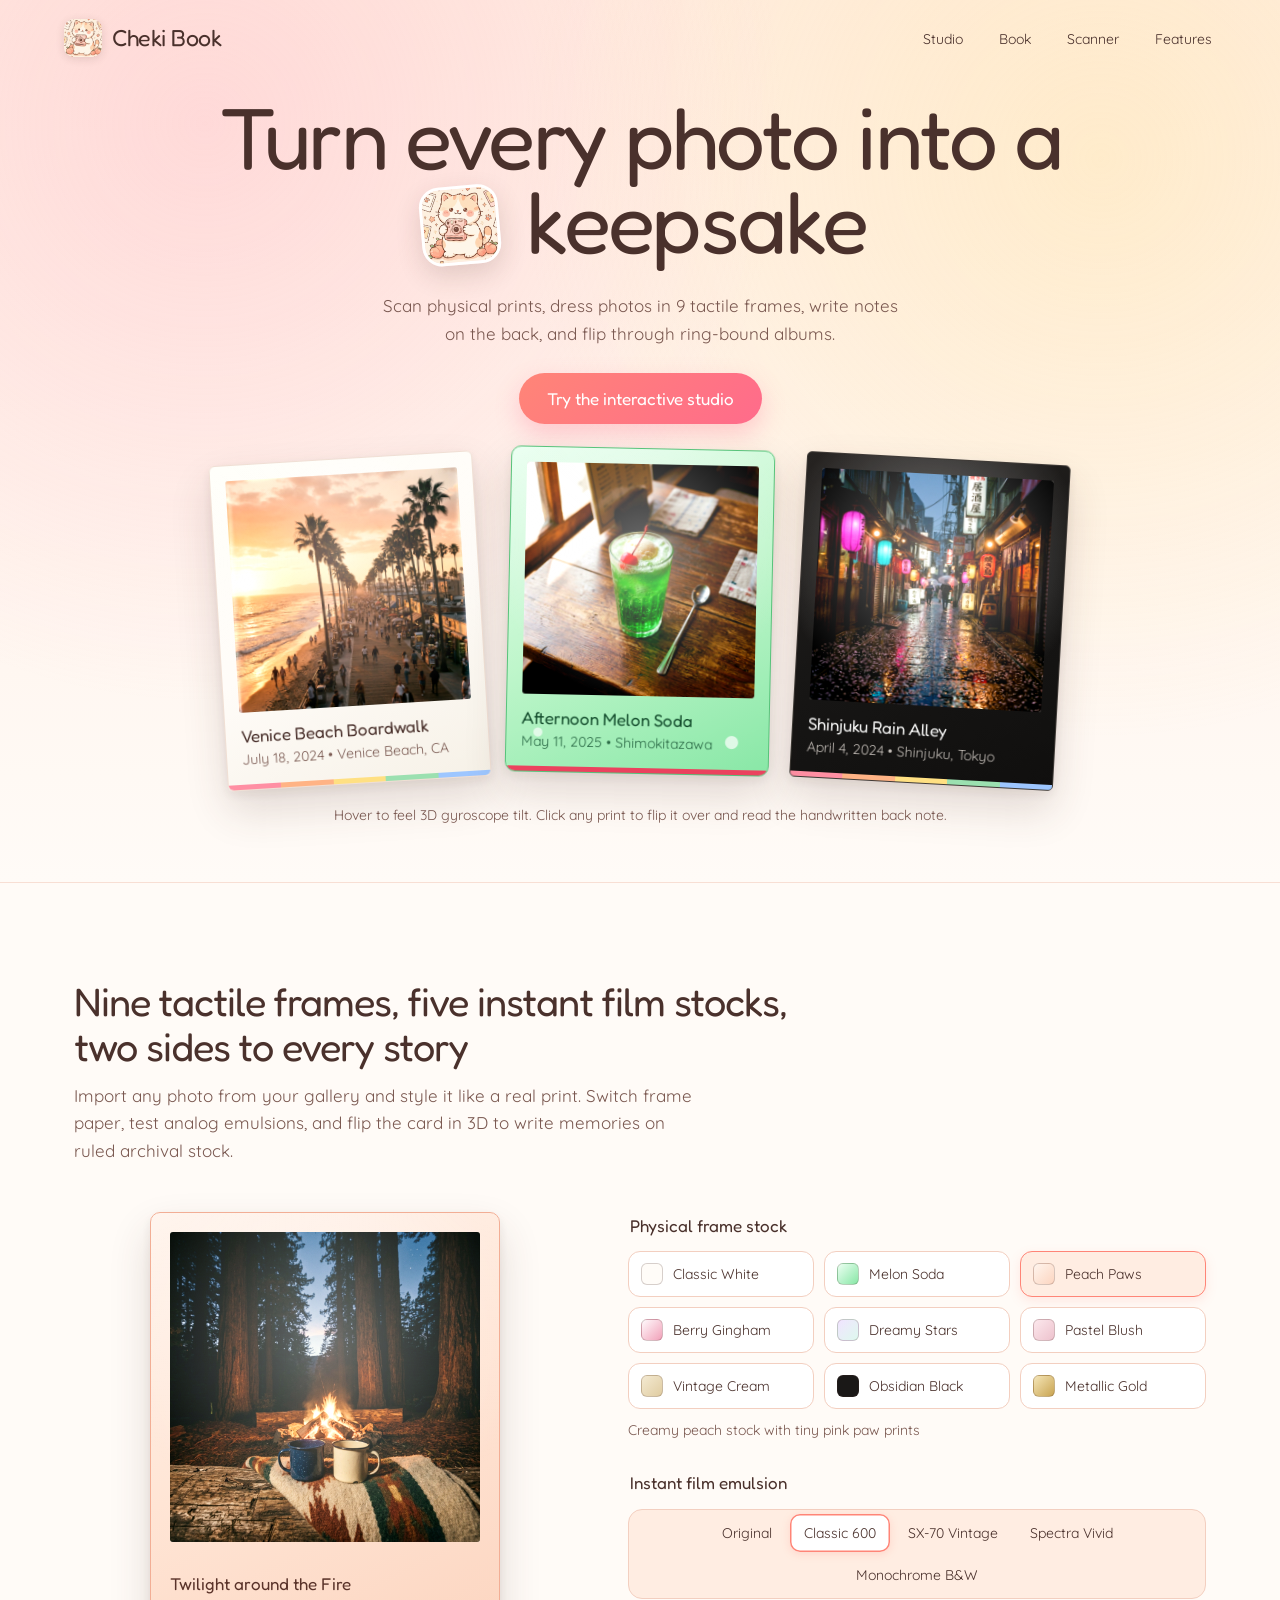
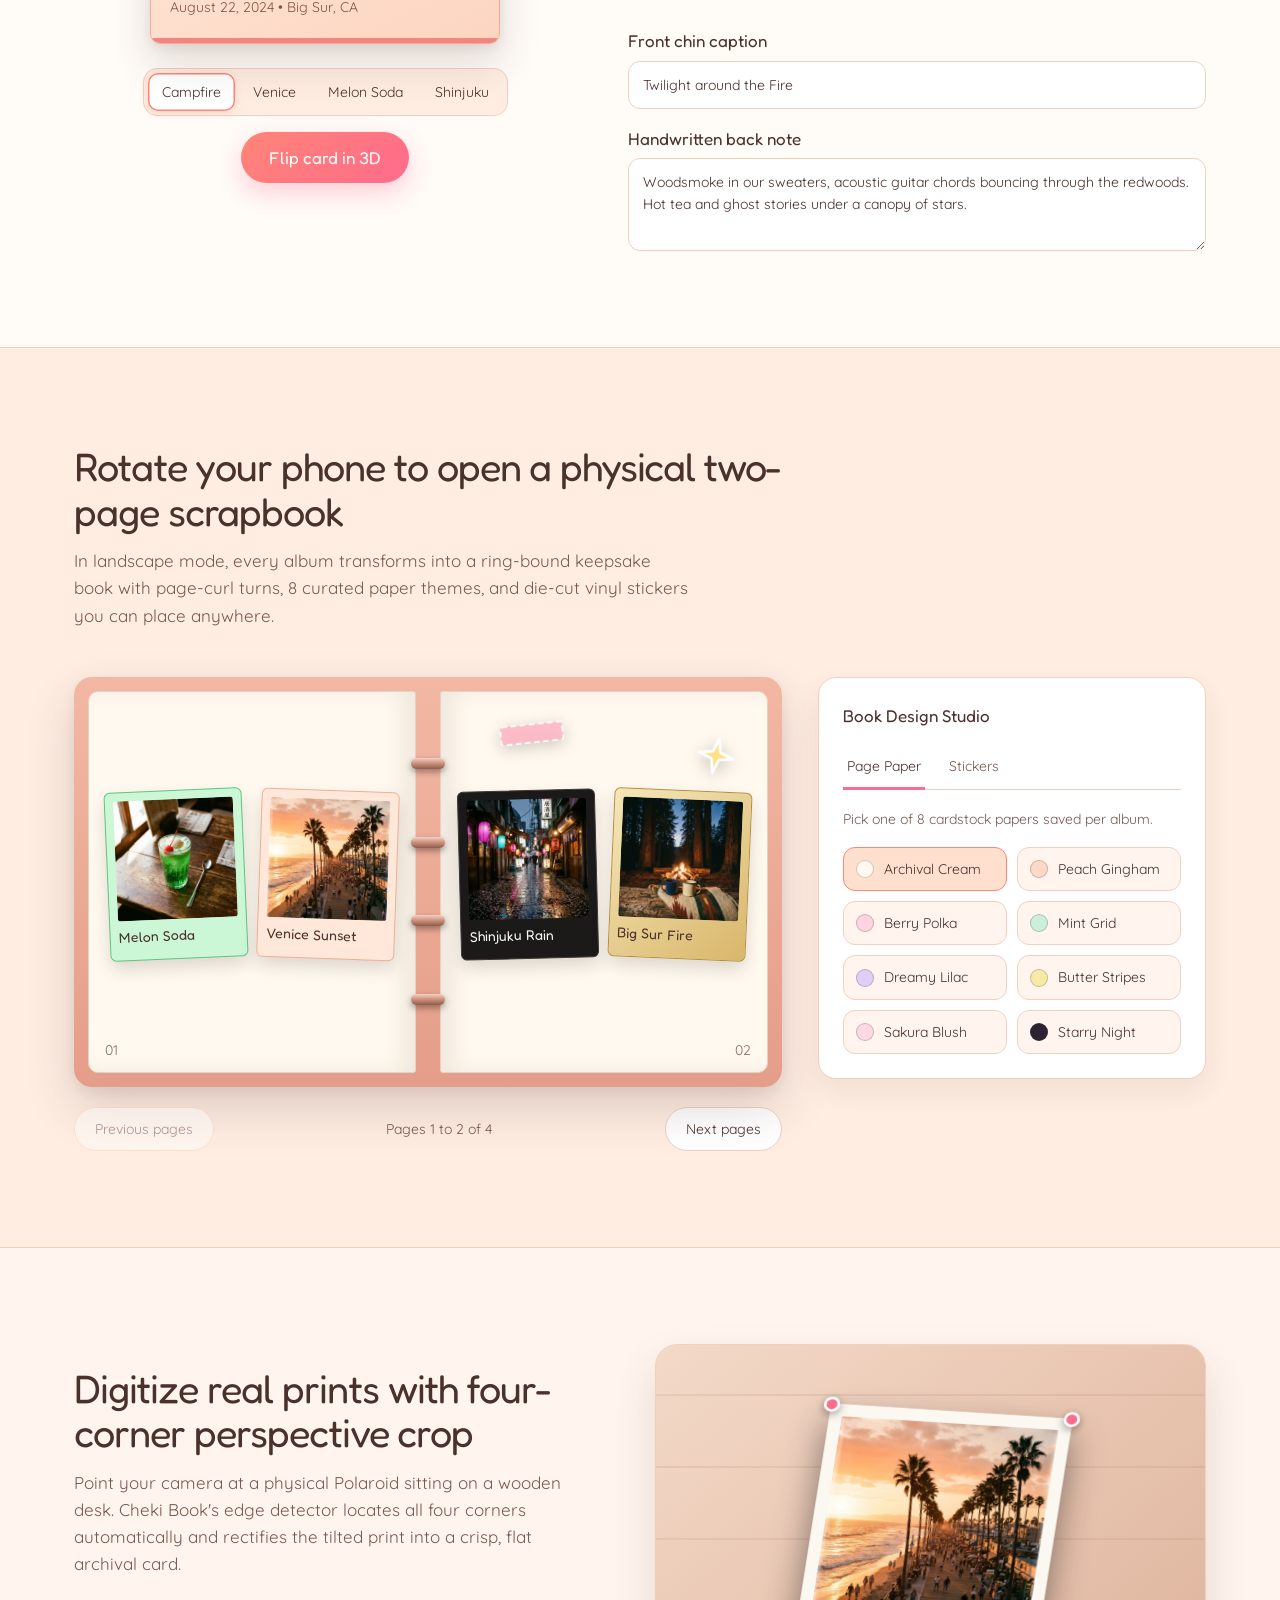
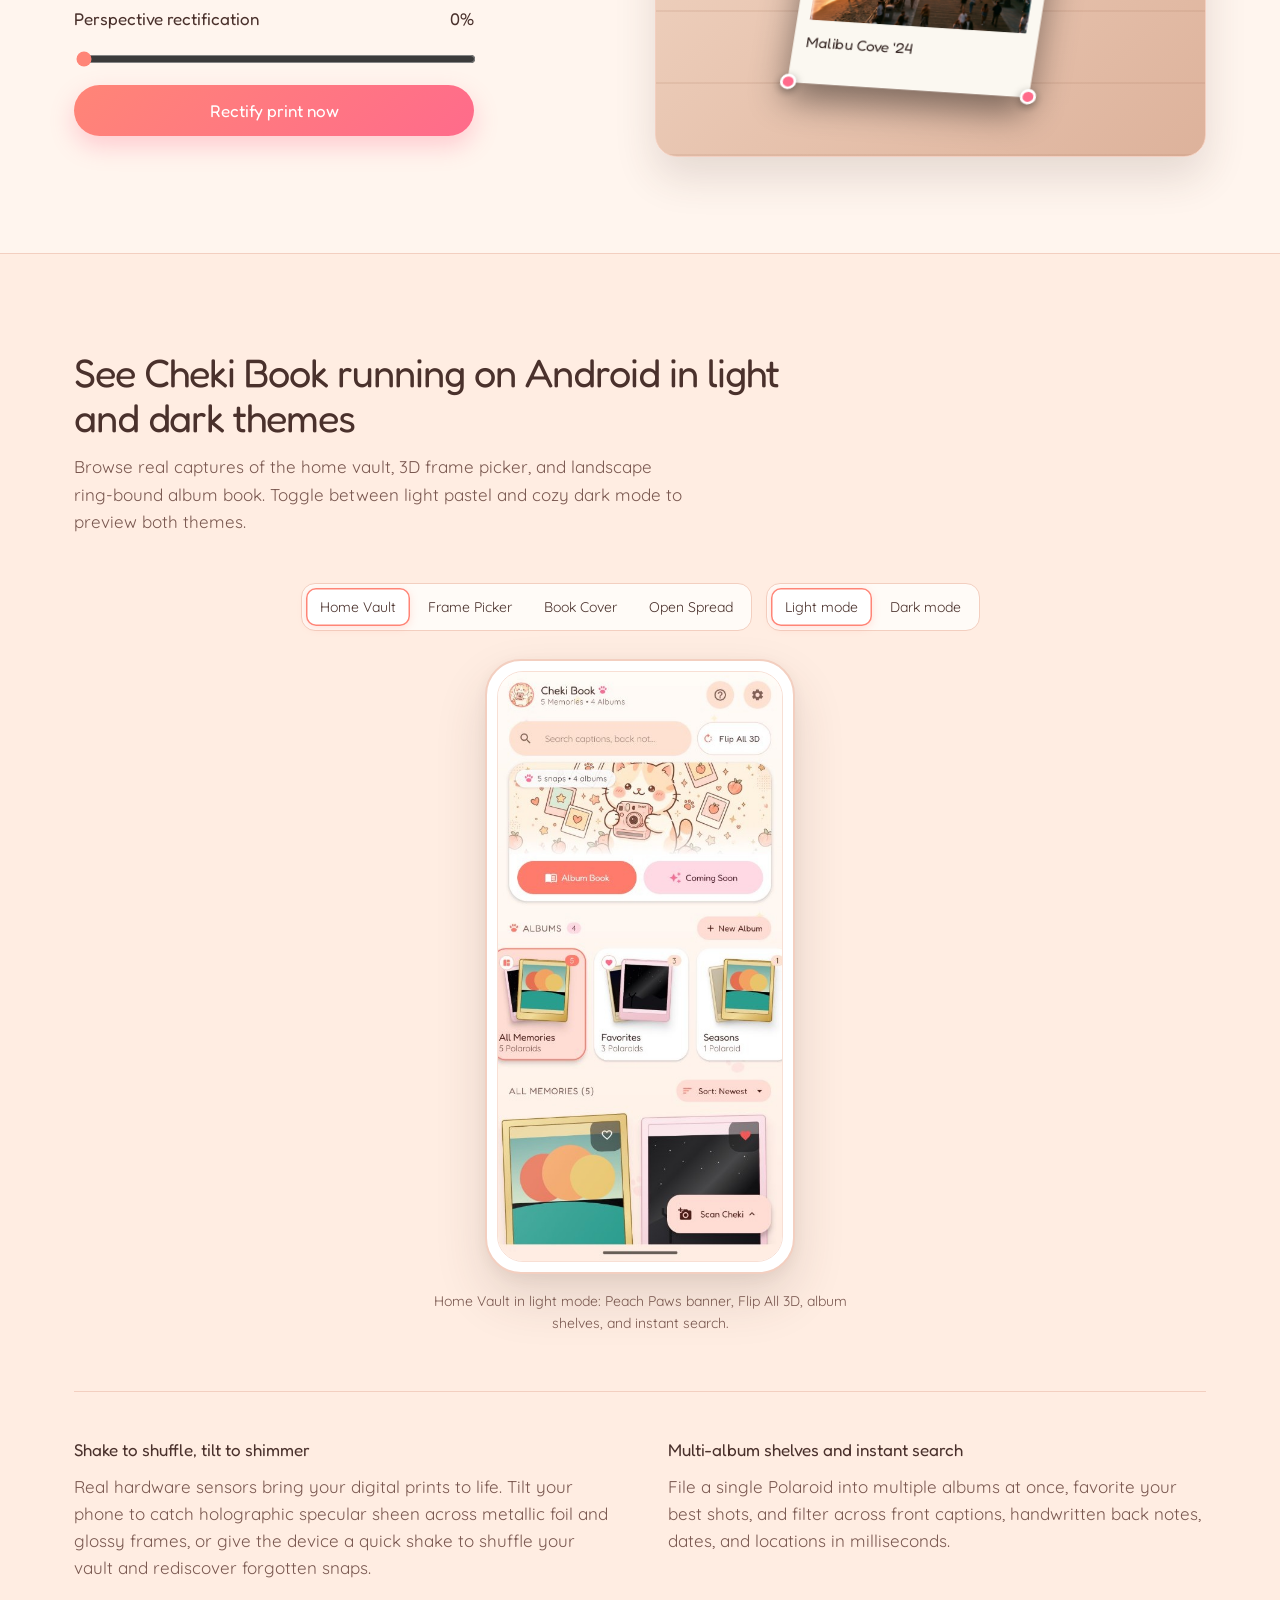
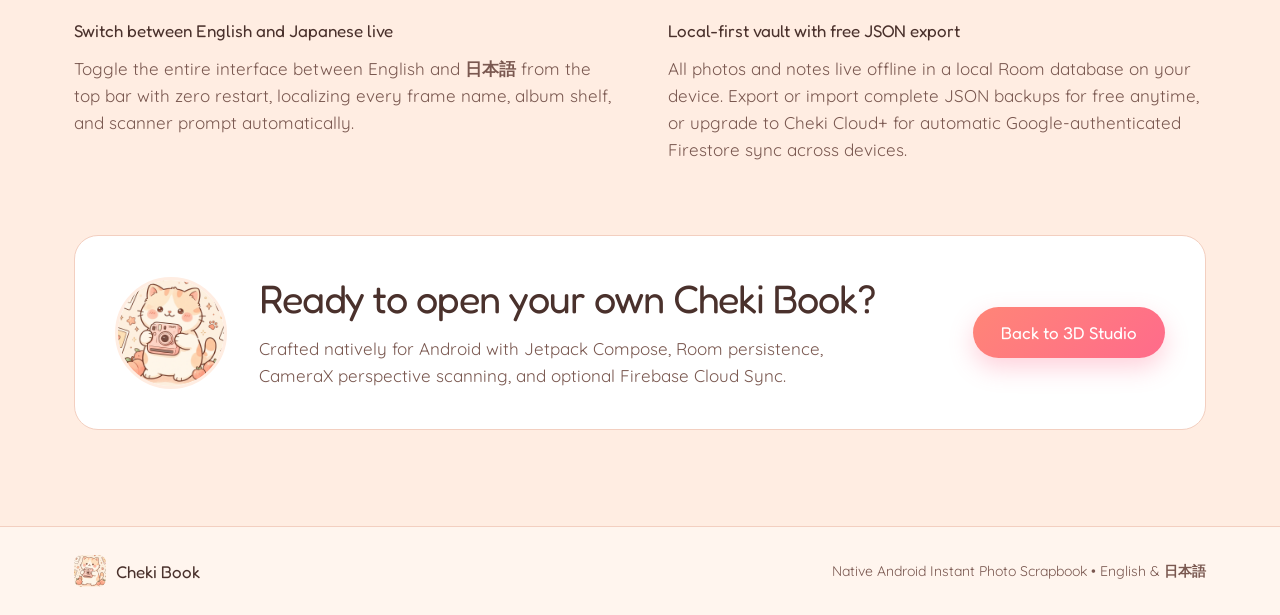
==== index.html @ a76a23bd "Add files via upload" ====
<!DOCTYPE html>
<html lang="en">
<head>
  <meta charset="utf-8">
  <meta name="viewport" content="width=device-width, initial-scale=1.0">
  <meta name="color-scheme" content="light only">
  <title>Cheki Book | Instant Photo Scrapbook &amp; 3D Polaroid Vault</title>
  <meta name="description" content="Turn your photos and physical instant prints into tactile 3D Polaroids with 9 frames, 5 film filters, handwritten back notes, and ring-bound landscape album books.">
  <link rel="icon" type="image/png" href="assets/mascot-camera.png">
  <link rel="preconnect" href="https://fonts.googleapis.com">
  <link rel="preconnect" href="https://fonts.gstatic.com" crossorigin>
  <link href="https://fonts.googleapis.com/css2?family=Fredoka:wght@500;600;700&family=Quicksand:wght@500;600;700&display=swap" rel="stylesheet">
  <link rel="stylesheet" href="styles.css">
</head>
<body>
  <a href="#main-content" class="skip-link visually-hidden">Skip to main content</a>

  <header class="site-header" id="site-header">
    <div class="header-inner">
      <a href="#top" class="brand-link" aria-label="Cheki Book home">
        <img src="assets/mascot-camera.png" alt="" width="40" height="40" class="brand-mark">
        <span class="brand-name">Cheki Book</span>
      </a>
      <nav aria-label="Primary" class="primary-nav">
        <ul>
          <li><a href="#studio">Studio</a></li>
          <li><a href="#album-book">Book</a></li>
          <li><a href="#scanner">Scanner</a></li>
          <li><a href="#everyday">Features</a></li>
        </ul>
      </nav>
    </div>
  </header>

  <main id="top">
    <!-- Hero: Centered monumental headline + wide interactive 3D Cheki workbench -->
    <section class="hero-section">
      <div class="hero-inner">
        <h1 id="main-content" tabindex="-1" class="hero-title">
          Turn every photo into a
          <span class="hero-inline-token" aria-hidden="true">
            <img src="assets/mascot-camera.png" alt="" width="84" height="84" fetchpriority="high">
          </span>
          keepsake
        </h1>
        <p class="hero-subtitle">
          Scan physical prints, dress photos in 9 tactile frames, write notes on the back, and flip through ring-bound albums.
        </p>
        <div class="hero-action">
          <a href="#studio" class="cta-primary">Try the interactive studio</a>
        </div>

        <!-- Wide interactive 3D Cheki Workbench above the fold -->
        <div class="hero-workbench" aria-label="Interactive 3D Polaroid previews">
          <div class="hero-cards-stage" id="hero-cards-stage">
            <!-- Card 1: Classic White -->
            <button type="button" class="cheki-3d-card frame-classic-white" data-hero-card aria-pressed="false" aria-label="Flip Venice Beach Boardwalk Polaroid to read back note">
              <span class="cheki-3d-inner">
                <span class="cheki-face cheki-front">
                  <span class="cheki-sheen" aria-hidden="true"></span>
                  <span class="cheki-photo-window">
                    <img src="assets/photo-venice.jpg" alt="Golden-hour Venice Beach boardwalk with palm silhouettes against a peach sunset" width="320" height="320" fetchpriority="high" class="filter-classic-600">
                  </span>
                  <span class="cheki-chin">
                    <span class="cheki-caption">Venice Beach Boardwalk</span>
                    <span class="cheki-meta">July 18, 2024 &bull; Venice Beach, CA</span>
                  </span>
                  <span class="rainbow-stripe" aria-hidden="true"></span>
                </span>
                <span class="cheki-face cheki-back">
                  <span class="cheki-back-header">
                    <span class="cheki-back-stamp">July 18, 2024</span>
                    <span class="cheki-back-album">Summer '24</span>
                  </span>
                  <span class="cheki-back-note">Warm salt air and roller skates. We stayed until the sun dipped into the Pacific. Sarah lost her sunglasses in the sand and we could not stop laughing.</span>
                  <span class="cheki-back-footer">Venice Beach, CA</span>
                </span>
              </span>
            </button>

            <!-- Card 2: Melon Soda (Center hero spotlight) -->
            <button type="button" class="cheki-3d-card frame-melon-soda is-featured" data-hero-card aria-pressed="false" aria-label="Flip Kissaten Melon Soda Polaroid to read back note">
              <span class="cheki-3d-inner">
                <span class="cheki-face cheki-front">
                  <span class="cheki-sheen" aria-hidden="true"></span>
                  <span class="cheki-photo-window">
                    <img src="assets/photo-cafe.jpg" alt="Fizzy emerald-green Japanese melon cream soda with ice cream and a cherry on a wooden table" width="320" height="320" fetchpriority="high" class="filter-spectra-vivid">
                  </span>
                  <span class="cheki-chin">
                    <span class="cheki-caption">Afternoon Melon Soda</span>
                    <span class="cheki-meta">May 11, 2025 &bull; Shimokitazawa</span>
                  </span>
                  <span class="cheki-frame-accent" aria-hidden="true"></span>
                </span>
                <span class="cheki-face cheki-back">
                  <span class="cheki-back-header">
                    <span class="cheki-back-stamp">May 11, 2025</span>
                    <span class="cheki-back-album">Tokyo Cafes</span>
                  </span>
                  <span class="cheki-back-note">Found a quiet second-floor kissaten playing vinyl jazz. The ice cream melted into fizzy emerald foam while afternoon light poured across the table.</span>
                  <span class="cheki-back-footer">Shimokitazawa, Tokyo</span>
                </span>
              </span>
            </button>

            <!-- Card 3: Obsidian Black -->
            <button type="button" class="cheki-3d-card frame-obsidian-black" data-hero-card aria-pressed="false" aria-label="Flip Shinjuku Rain Alley Polaroid to read back note">
              <span class="cheki-3d-inner">
                <span class="cheki-face cheki-front">
                  <span class="cheki-sheen" aria-hidden="true"></span>
                  <span class="cheki-photo-window">
                    <img src="assets/photo-tokyo.jpg" alt="Rainy twilight alleyway in Shinjuku with glowing magenta and cyan lantern reflections" width="320" height="320" fetchpriority="high" class="filter-spectra-vivid">
                  </span>
                  <span class="cheki-chin">
                    <span class="cheki-caption">Shinjuku Rain Alley</span>
                    <span class="cheki-meta">April 4, 2024 &bull; Shinjuku, Tokyo</span>
                  </span>
                  <span class="rainbow-stripe" aria-hidden="true"></span>
                </span>
                <span class="cheki-face cheki-back">
                  <span class="cheki-back-header">
                    <span class="cheki-back-stamp">April 4, 2024</span>
                    <span class="cheki-back-album">Wanderlust</span>
                  </span>
                  <span class="cheki-back-note">Steaming ramen broth after getting caught in a sudden downpour. Cherry blossoms and neon reflections in the puddles looked like cinema.</span>
                  <span class="cheki-back-footer">Shinjuku, Tokyo</span>
                </span>
              </span>
            </button>
          </div>
          <p class="workbench-hint">Hover to feel 3D gyroscope tilt. Click any print to flip it over and read the handwritten back note.</p>
        </div>
      </div>
    </section>

    <!-- Section 1: Interactive 3D Polaroid Studio (Melon-Soda Mint Color Block) -->
    <section class="studio-section" id="studio">
      <div class="section-shell">
        <div class="section-header-wide">
          <h2>Nine tactile frames, five instant film stocks, two sides to every story</h2>
          <p>
            Import any photo from your gallery and style it like a real print. Switch frame paper, test analog emulsions, and flip the card in 3D to write memories on ruled archival stock.
          </p>
        </div>

        <div class="studio-grid">
          <!-- Left: Live Interactive 3D Card Stage -->
          <div class="studio-stage">
            <div class="studio-card-wrapper">
              <button type="button" class="cheki-3d-card studio-card frame-peach-paws" id="studio-card" aria-pressed="false" aria-label="Flip live Polaroid preview between front photo and back note">
                <span class="cheki-3d-inner">
                  <span class="cheki-face cheki-front">
                    <span class="cheki-sheen" aria-hidden="true"></span>
                    <span class="cheki-photo-window">
                      <img id="studio-photo-img" src="assets/photo-campfire.jpg" alt="Cozy twilight campfire glowing amber under tall Big Sur redwood trees" width="420" height="420" loading="lazy" class="filter-classic-600">
                    </span>
                    <span class="cheki-chin">
                      <span class="cheki-caption" id="studio-caption-preview">Twilight around the Fire</span>
                      <span class="cheki-meta" id="studio-meta-preview">August 22, 2024 &bull; Big Sur, CA</span>
                    </span>
                    <span class="rainbow-stripe" aria-hidden="true"></span>
                    <span class="cheki-frame-accent" aria-hidden="true"></span>
                  </span>
                  <span class="cheki-face cheki-back">
                    <span class="cheki-back-header">
                      <span class="cheki-back-stamp" id="studio-back-date">August 22, 2024</span>
                      <span class="cheki-back-album">Roadtrips</span>
                    </span>
                    <span class="cheki-back-note" id="studio-note-preview">Woodsmoke in our sweaters, acoustic guitar chords bouncing through the redwoods. Hot tea and ghost stories under a canopy of stars.</span>
                    <span class="cheki-back-footer" id="studio-back-location">Big Sur, CA</span>
                  </span>
                </span>
              </button>
            </div>

            <div class="studio-stage-bar">
              <div class="segmented-control" role="group" aria-label="Choose photo subject">
                <input type="radio" name="studio-photo" id="photo-opt-campfire" value="campfire" checked>
                <label for="photo-opt-campfire">Campfire</label>
                <input type="radio" name="studio-photo" id="photo-opt-venice" value="venice">
                <label for="photo-opt-venice">Venice</label>
                <input type="radio" name="studio-photo" id="photo-opt-cafe" value="cafe">
                <label for="photo-opt-cafe">Melon Soda</label>
                <input type="radio" name="studio-photo" id="photo-opt-tokyo" value="tokyo">
                <label for="photo-opt-tokyo">Shinjuku</label>
              </div>
              <button type="button" class="cta-primary" id="studio-flip-btn">Flip card in 3D</button>
            </div>
          </div>

          <!-- Right: Tactile Controls (Frames, Filters, Live Caption & Back Note) -->
          <div class="studio-controls">
            <fieldset class="control-group">
              <legend>Physical frame stock</legend>
              <div class="frame-swatch-grid" id="frame-swatch-grid">
                <label class="swatch-option">
                  <input type="radio" name="frame-style" value="classic-white">
                  <span class="swatch-chip swatch-classic-white" aria-hidden="true"></span>
                  <span class="swatch-label">Classic White</span>
                </label>
                <label class="swatch-option">
                  <input type="radio" name="frame-style" value="melon-soda">
                  <span class="swatch-chip swatch-melon-soda" aria-hidden="true"></span>
                  <span class="swatch-label">Melon Soda</span>
                </label>
                <label class="swatch-option">
                  <input type="radio" name="frame-style" value="peach-paws" checked>
                  <span class="swatch-chip swatch-peach-paws" aria-hidden="true"></span>
                  <span class="swatch-label">Peach Paws</span>
                </label>
                <label class="swatch-option">
                  <input type="radio" name="frame-style" value="berry-gingham">
                  <span class="swatch-chip swatch-berry-gingham" aria-hidden="true"></span>
                  <span class="swatch-label">Berry Gingham</span>
                </label>
                <label class="swatch-option">
                  <input type="radio" name="frame-style" value="dreamy-stars">
                  <span class="swatch-chip swatch-dreamy-stars" aria-hidden="true"></span>
                  <span class="swatch-label">Dreamy Stars</span>
                </label>
                <label class="swatch-option">
                  <input type="radio" name="frame-style" value="pastel-blush">
                  <span class="swatch-chip swatch-pastel-blush" aria-hidden="true"></span>
                  <span class="swatch-label">Pastel Blush</span>
                </label>
                <label class="swatch-option">
                  <input type="radio" name="frame-style" value="vintage-cream">
                  <span class="swatch-chip swatch-vintage-cream" aria-hidden="true"></span>
                  <span class="swatch-label">Vintage Cream</span>
                </label>
                <label class="swatch-option">
                  <input type="radio" name="frame-style" value="obsidian-black">
                  <span class="swatch-chip swatch-obsidian-black" aria-hidden="true"></span>
                  <span class="swatch-label">Obsidian Black</span>
                </label>
                <label class="swatch-option">
                  <input type="radio" name="frame-style" value="metallic-gold">
                  <span class="swatch-chip swatch-metallic-gold" aria-hidden="true"></span>
                  <span class="swatch-label">Metallic Gold</span>
                </label>
              </div>
              <p class="control-tagline" id="frame-tagline">Creamy peach stock with tiny pink paw prints</p>
            </fieldset>

            <fieldset class="control-group">
              <legend>Instant film emulsion</legend>
              <div class="segmented-control segmented-wrap" id="filter-control">
                <input type="radio" name="film-filter" id="filter-original" value="original">
                <label for="filter-original">Original</label>
                <input type="radio" name="film-filter" id="filter-classic-600" value="classic-600" checked>
                <label for="filter-classic-600">Classic 600</label>
                <input type="radio" name="film-filter" id="filter-sx70" value="sx70-vintage">
                <label for="filter-sx70">SX-70 Vintage</label>
                <input type="radio" name="film-filter" id="filter-spectra" value="spectra-vivid">
                <label for="filter-spectra">Spectra Vivid</label>
                <input type="radio" name="film-filter" id="filter-mono" value="monochrome-bw">
                <label for="filter-mono">Monochrome B&amp;W</label>
              </div>
            </fieldset>

            <div class="control-group note-inputs">
              <div class="field-pair">
                <label for="caption-input">Front chin caption</label>
                <input type="text" id="caption-input" maxlength="44" value="Twilight around the Fire">
              </div>
              <div class="field-pair">
                <label for="note-input">Handwritten back note</label>
                <textarea id="note-input" rows="3" maxlength="200">Woodsmoke in our sweaters, acoustic guitar chords bouncing through the redwoods. Hot tea and ghost stories under a canopy of stars.</textarea>
              </div>
            </div>
          </div>
        </div>
      </div>
    </section>

    <!-- Section 2: Interactive Landscape Album Book (Starry Night Velvet Stage) -->
    <section class="book-section" id="album-book">
      <div class="section-shell">
        <div class="section-header-wide book-header">
          <h2>Rotate your phone to open a physical two-page scrapbook</h2>
          <p>
            In landscape mode, every album transforms into a ring-bound keepsake book with page-curl turns, 8 curated paper themes, and die-cut vinyl stickers you can place anywhere.
          </p>
        </div>

        <div class="book-workspace">
          <!-- Open Ring-Bound Book Spread -->
          <div class="book-stage-wrap">
            <div class="album-book-frame theme-cream-classic" id="album-book-frame">
              <!-- Left Page -->
              <div class="book-page book-page-left" id="book-page-left">
                <div class="book-pocket-grid" id="left-page-slots"></div>
                <span class="book-page-num" id="left-page-num">01</span>
              </div>

              <!-- Center Ring Binding -->
              <div class="book-spine" aria-hidden="true">
                <span class="binder-ring"></span>
                <span class="binder-ring"></span>
                <span class="binder-ring"></span>
                <span class="binder-ring"></span>
              </div>

              <!-- Right Page -->
              <div class="book-page book-page-right" id="book-page-right">
                <div class="book-pocket-grid" id="right-page-slots"></div>
                <div class="book-sticker-layer" id="book-sticker-layer" aria-label="Decorated stickers on right page"></div>
                <span class="book-page-num" id="right-page-num">02</span>
              </div>
            </div>

            <div class="book-nav-bar">
              <button type="button" class="book-turn-btn" id="prev-spread-btn" aria-label="Previous spread">Previous pages</button>
              <span class="book-spread-label" id="book-spread-label">Pages 1 to 2 of 4</span>
              <button type="button" class="book-turn-btn" id="next-spread-btn" aria-label="Next spread">Next pages</button>
            </div>
          </div>

          <!-- Book Design Studio Panel using accessible Tabs pattern -->
          <aside class="design-studio-panel" aria-label="Book Design Studio">
            <h3>Book Design Studio</h3>
            <div class="studio-tabs">
              <div class="tablist" role="tablist" aria-label="Book design options">
                <button type="button" role="tab" id="tab-papers" aria-selected="true" tabindex="0">Page Paper</button>
                <button type="button" role="tab" id="tab-stickers" aria-selected="false" tabindex="-1">Stickers</button>
              </div>

              <div role="tabpanel" id="panel-papers" aria-labelledby="tab-papers">
                <div class="tabpanel-inner">
                  <p class="panel-intro">Pick one of 8 cardstock papers saved per album.</p>
                  <div class="paper-theme-grid" id="paper-theme-grid">
                    <label class="paper-choice">
                      <input type="radio" name="book-theme" value="cream-classic" checked>
                      <span class="paper-dot dot-cream" aria-hidden="true"></span>
                      <span>Archival Cream</span>
                    </label>
                    <label class="paper-choice">
                      <input type="radio" name="book-theme" value="peach-gingham">
                      <span class="paper-dot dot-peach" aria-hidden="true"></span>
                      <span>Peach Gingham</span>
                    </label>
                    <label class="paper-choice">
                      <input type="radio" name="book-theme" value="strawberry-dots">
                      <span class="paper-dot dot-berry" aria-hidden="true"></span>
                      <span>Berry Polka</span>
                    </label>
                    <label class="paper-choice">
                      <input type="radio" name="book-theme" value="mint-grid">
                      <span class="paper-dot dot-mint" aria-hidden="true"></span>
                      <span>Mint Grid</span>
                    </label>
                    <label class="paper-choice">
                      <input type="radio" name="book-theme" value="lavender-stars">
                      <span class="paper-dot dot-lilac" aria-hidden="true"></span>
                      <span>Dreamy Lilac</span>
                    </label>
                    <label class="paper-choice">
                      <input type="radio" name="book-theme" value="butter-stripes">
                      <span class="paper-dot dot-butter" aria-hidden="true"></span>
                      <span>Butter Stripes</span>
                    </label>
                    <label class="paper-choice">
                      <input type="radio" name="book-theme" value="sakura-petals">
                      <span class="paper-dot dot-sakura" aria-hidden="true"></span>
                      <span>Sakura Blush</span>
                    </label>
                    <label class="paper-choice">
                      <input type="radio" name="book-theme" value="midnight-velvet">
                      <span class="paper-dot dot-night" aria-hidden="true"></span>
                      <span>Starry Night</span>
                    </label>
                  </div>
                </div>
              </div>

              <div role="tabpanel" id="panel-stickers" aria-labelledby="tab-stickers" hidden="until-found">
                <div class="tabpanel-inner">
                  <p class="panel-intro">Tap a vinyl sticker to place it on the right page, then drag it anywhere.</p>
                  <div class="sticker-picker-grid" id="sticker-picker-grid">
                    <button type="button" class="sticker-btn" data-sticker="paw">Peach Paw</button>
                    <button type="button" class="sticker-btn" data-sticker="strawberry">Berry</button>
                    <button type="button" class="sticker-btn" data-sticker="sparkles">Sparkles</button>
                    <button type="button" class="sticker-btn" data-sticker="bow">Pink Bow</button>
                    <button type="button" class="sticker-btn" data-sticker="sakura">Sakura</button>
                    <button type="button" class="sticker-btn" data-sticker="heart">Heart</button>
                    <button type="button" class="sticker-btn" data-sticker="melon">Melon Soda</button>
                    <button type="button" class="sticker-btn" data-sticker="washi">Washi Tape</button>
                  </div>
                  <button type="button" class="clear-stickers-btn" id="clear-stickers-btn">Clear stickers</button>
                </div>
              </div>
            </div>
          </aside>
        </div>
      </div>
    </section>

    <!-- Section 3: 4-Corner Perspective Scanner Demo (Warm Peach Surface) -->
    <section class="scanner-section" id="scanner">
      <div class="section-shell scanner-layout">
        <div class="scanner-copy">
          <h2>Digitize real prints with four-corner perspective crop</h2>
          <p>
            Point your camera at a physical Polaroid sitting on a wooden desk. Cheki Book's edge detector locates all four corners automatically and rectifies the tilted print into a crisp, flat archival card.
          </p>
          <div class="scanner-control-block">
            <label for="rectify-slider" class="slider-label">
              <span>Perspective rectification</span>
              <span id="rectify-percent" class="tabular-num">0%</span>
            </label>
            <input type="range" id="rectify-slider" min="0" max="100" value="0">
            <button type="button" class="cta-primary" id="auto-rectify-btn">Rectify print now</button>
          </div>
        </div>

        <div class="scanner-visual" id="scanner-visual" aria-label="Interactive perspective rectification demonstration">
          <div class="desk-surface">
            <div class="scanned-polaroid" id="scanned-polaroid">
              <div class="scanned-photo">
                <img src="assets/photo-venice.jpg" alt="Physical Polaroid print of Venice Beach sunset being straightened" width="320" height="320" loading="lazy">
              </div>
              <span class="scanned-caption">Malibu Cove '24</span>
              <!-- 4 corner detection pins -->
              <span class="corner-pin pin-tl" aria-hidden="true"></span>
              <span class="corner-pin pin-tr" aria-hidden="true"></span>
              <span class="corner-pin pin-bl" aria-hidden="true"></span>
              <span class="corner-pin pin-br" aria-hidden="true"></span>
            </div>
          </div>
        </div>
      </div>
    </section>

    <!-- Section 4: Everyday Vault Capabilities (Crisp Gallery Light) -->
    <section class="features-section" id="everyday">
      <div class="section-shell">
        <div class="section-header-wide">
          <h2>See Cheki Book running on Android in light and dark themes</h2>
          <p>
            Browse real captures of the home vault, 3D frame picker, and landscape ring-bound album book. Toggle between light pastel and cozy dark mode to preview both themes.
          </p>
        </div>

        <div class="real-gallery-showcase" id="app-gallery">
          <div class="gallery-toolbar">
            <div class="segmented-control" role="group" aria-label="Choose app screen">
              <input type="radio" name="app-screen" id="scr-home" value="home" checked>
              <label for="scr-home">Home Vault</label>
              <input type="radio" name="app-screen" id="scr-detail" value="detail">
              <label for="scr-detail">Frame Picker</label>
              <input type="radio" name="app-screen" id="scr-cover" value="cover">
              <label for="scr-cover">Book Cover</label>
              <input type="radio" name="app-screen" id="scr-spread" value="spread">
              <label for="scr-spread">Open Spread</label>
            </div>

            <div class="segmented-control" role="group" aria-label="Choose app theme">
              <input type="radio" name="app-theme" id="theme-light" value="light" checked>
              <label for="theme-light">Light mode</label>
              <input type="radio" name="app-theme" id="theme-dark" value="dark">
              <label for="theme-dark">Dark mode</label>
            </div>
          </div>

          <figure class="gallery-stage">
            <div class="device-frame is-portrait" id="gallery-device-frame">
              <img id="gallery-active-img" src="assets/screen-home-light.jpg" alt="Cheki Book Android Home Vault in Light mode showing the Peach Paws banner, search bar, Flip All 3D button, Albums shelf, and Polaroid gallery grid" width="440" height="952" loading="lazy">
            </div>
            <figcaption id="gallery-active-caption">Home Vault in light mode: Peach Paws banner, Flip All 3D, album shelves, and instant search.</figcaption>
          </figure>
        </div>

        <div class="features-editorial-grid">
          <article class="feature-block">
            <h3>Shake to shuffle, tilt to shimmer</h3>
            <p>
              Real hardware sensors bring your digital prints to life. Tilt your phone to catch holographic specular sheen across metallic foil and glossy frames, or give the device a quick shake to shuffle your vault and rediscover forgotten snaps.
            </p>
          </article>

          <article class="feature-block">
            <h3>Multi-album shelves and instant search</h3>
            <p>
              File a single Polaroid into multiple albums at once, favorite your best shots, and filter across front captions, handwritten back notes, dates, and locations in milliseconds.
            </p>
          </article>

          <article class="feature-block">
            <h3>Switch between English and Japanese live</h3>
            <p>
              Toggle the entire interface between English and <span lang="ja">日本語</span> from the top bar with zero restart, localizing every frame name, album shelf, and scanner prompt automatically.
            </p>
          </article>

          <article class="feature-block">
            <h3>Local-first vault with free JSON export</h3>
            <p>
              All photos and notes live offline in a local Room database on your device. Export or import complete JSON backups for free anytime, or upgrade to Cheki Cloud+ for automatic Google-authenticated Firestore sync across devices.
            </p>
          </article>
        </div>

        <!-- Closing Mascot Band -->
        <div class="closing-band">
          <img src="assets/mascot-camera.png" alt="Cheki Book cat mascot holding a pink instant camera" width="140" height="140" loading="lazy" class="closing-mascot">
          <div class="closing-copy">
            <h2>Ready to open your own Cheki Book?</h2>
            <p>
              Crafted natively for Android with Jetpack Compose, Room persistence, CameraX perspective scanning, and optional Firebase Cloud Sync.
            </p>
          </div>
          <a href="#studio" class="cta-primary">Back to 3D Studio</a>
        </div>
      </div>
    </section>
  </main>

  <footer class="site-footer">
    <div class="footer-inner">
      <div class="footer-brand">
        <img src="assets/mascot-camera.png" alt="" width="32" height="32" loading="lazy">
        <span>Cheki Book</span>
      </div>
      <p class="footer-note">Native Android Instant Photo Scrapbook &bull; English &amp; <span lang="ja">日本語</span></p>
    </div>
  </footer>

  <div id="live-status" class="visually-hidden" aria-live="polite" aria-atomic="true"></div>

  <script src="app.js" defer></script>
</body>
</html>
---- styles.css ----
@font-face {
  font-family: "Fredoka";
  src: url("assets/fredoka.ttf") format("truetype");
  font-weight: 400 700;
  font-display: swap;
}

@font-face {
  font-family: "Quicksand";
  src: url("assets/quicksand.ttf") format("truetype");
  font-weight: 400 700;
  font-display: swap;
}

:root {
  /* Exact Peach Paws Kawaii Pastel Palette from Cheki Book's Color.kt */
  --bg-canvas: #FFF5EE;            /* VaultDarkBg: Soft Peach-Milk Canvas */
  --surface: #FFFFFF;              /* VaultSurface: Pure Warm Cream Card */
  --surface-cream: #FFFBF7;        /* PeachCreamGlow */
  --surface-peach: #FFEDE2;        /* VaultSurfaceElevated: Blush Peach Surface */
  --surface-highlight: #FFDFCE;    /* VaultSurfaceHighlight: Strawberry-Peach Pill */

  --text-primary: #4A312C;         /* VaultTextPrimary: Warm Cocoa Espresso */
  --text-muted: #7A5850;           /* Milk-Tea Brown (AA contrast on Peach-Milk) */

  --accent: #FF8577;               /* VaultAmber: Juicy Peach Coral */
  --accent-pink: #FF6B8B;          /* VaultAmberBright: Strawberry Blush Pop */
  --accent-hover: #E56B5E;         /* VaultAmberMuted: Warm Apricot */
  --accent-tint: rgba(255, 133, 119, 0.16);
  --border-subtle: #F3CFC0;        /* VaultBorder: Gentle Dusty Peach Border */
  --border-soft: #F8DFD4;          /* outlineVariant */

  /* 2 font families max */
  --font-display: "Fredoka", system-ui, -apple-system, sans-serif;
  --font-body: "Quicksand", system-ui, -apple-system, sans-serif;

  /* Strict 3-size body scale below hero */
  --text-heading: clamp(1.75rem, 3.1vw, 2.55rem);
  --text-body: 1.0625rem;
  --text-sm: 0.875rem;

  /* Header height & easing */
  --header-h: 76px;
  --ease-out: cubic-bezier(0.22, 1, 0.36, 1);
}

*,
*::before,
*::after {
  box-sizing: border-box;
}

html {
  color-scheme: light only;
  background-color: var(--bg-canvas);
  scroll-behavior: smooth;
  scroll-padding-top: calc(var(--header-h) + 16px);
}

body {
  margin: 0;
  font-family: var(--font-body);
  font-size: var(--text-body);
  font-weight: 600;
  line-height: 1.6;
  color: var(--text-primary);
  background-color: var(--bg-canvas);
  -webkit-font-smoothing: antialiased;
  overflow-x: clip;
}

img {
  display: block;
  max-width: 100%;
  height: auto;
}

button,
input,
textarea {
  font: inherit;
  color: inherit;
}

.tabular-num {
  font-variant-numeric: tabular-nums;
}

/* Visually hidden utility (accessible skip link & live region) */
.visually-hidden:where(:not(:focus-within, :active)) {
  position: absolute !important;
  clip-path: inset(50%) !important;
  overflow: hidden !important;
  width: 1px !important;
  height: 1px !important;
  margin: -1px !important;
  padding: 0 !important;
  border: 0 !important;
  white-space: nowrap !important;
}

.skip-link:focus {
  position: fixed;
  top: 12px;
  left: 12px;
  z-index: 200;
  padding: 10px 18px;
  border-radius: 999px;
  background: var(--text-primary);
  color: var(--surface);
  font-weight: 700;
  text-decoration: none;
}

:where(a:any-link, button, input, textarea):focus-visible {
  outline: 3px solid var(--accent);
  outline-offset: 3px;
}

/* ============================================================
   Fixed Header with Scroll-Driven Separation & Shrink
   ============================================================ */
.site-header {
  position: fixed;
  top: 0;
  left: 0;
  right: 0;
  height: var(--header-h);
  z-index: 100;
  background-color: rgba(255, 245, 238, 0);
  border-bottom: 1px solid transparent;
  transition: background-color 200ms var(--ease-out), border-color 200ms var(--ease-out), box-shadow 200ms var(--ease-out), height 200ms var(--ease-out);
}

.site-header.is-scrolled {
  height: 64px;
  background-color: rgba(255, 245, 238, 0.94);
  backdrop-filter: blur(12px);
  border-bottom-color: var(--border-subtle);
  box-shadow: 0 6px 24px rgba(74, 49, 44, 0.07);
}

@media (prefers-reduced-motion: no-preference) {
  @supports ((animation-timeline: scroll()) and (animation-range: 0% 100%)) {
    @keyframes header-scroll-settle {
      to {
        height: 64px;
        background-color: rgba(255, 245, 238, 0.94);
        border-bottom-color: var(--border-subtle);
        box-shadow: 0 6px 24px rgba(74, 49, 44, 0.07);
      }
    }

    .site-header {
      animation: header-scroll-settle auto linear both;
      animation-timeline: scroll(block root);
      animation-range: 0px 120px;
    }
  }
}

.header-inner {
  max-width: 1200px;
  height: 100%;
  margin: 0 auto;
  padding: 0 24px;
  display: flex;
  align-items: center;
  justify-content: space-between;
  gap: 24px;
}

.brand-link {
  display: inline-flex;
  align-items: center;
  gap: 10px;
  text-decoration: none;
  color: var(--text-primary);
  flex-shrink: 0;
}

.brand-mark {
  width: 38px;
  height: 38px;
  border-radius: 10px;
  object-fit: cover;
  box-shadow: 0 2px 8px rgba(74, 49, 44, 0.14);
}

.brand-name {
  font-family: var(--font-display);
  font-size: 1.45rem;
  font-weight: 700;
  letter-spacing: -0.02em;
}

.primary-nav ul {
  margin: 0;
  padding: 0;
  list-style: none;
  display: flex;
  align-items: center;
  gap: 28px;
}

.primary-nav a {
  text-decoration: none;
  color: var(--text-primary);
  font-size: var(--text-sm);
  font-weight: 700;
  padding: 8px 4px;
  position: relative;
  transition: color 180ms var(--ease-out);
}

.primary-nav a:hover {
  color: var(--accent);
}

/* ============================================================
   Hero Section (Bleeds to y = 0, Monumental Centered Headline + Wide Stage)
   ============================================================ */
.hero-section {
  position: relative;
  padding: calc(var(--header-h) + 20px) 24px 56px;
  background:
    radial-gradient(circle at 16% 14%, rgba(255, 183, 197, 0.38), transparent 44%),
    radial-gradient(circle at 86% 18%, rgba(255, 229, 157, 0.36), transparent 44%),
    linear-gradient(180deg, #FFEDE2 0%, #FFF5EE 64%, #FFFBF7 100%);
}

.hero-inner {
  max-width: 1160px;
  margin: 0 auto;
  text-align: center;
}

.hero-title {
  margin: 0 auto;
  max-width: 18ch;
  font-family: var(--font-display);
  font-size: clamp(3rem, 6.8vw, 5.75rem);
  font-weight: 700;
  line-height: 0.96;
  letter-spacing: -0.03em;
  color: var(--text-primary);
}

.hero-inline-token {
  display: inline-flex;
  vertical-align: middle;
  margin: 0 0.08em;
  transform: rotate(-5deg) translateY(-0.06em);
  transition: transform 220ms var(--ease-out);
}

.hero-inline-token img {
  width: clamp(50px, 6.2vw, 82px);
  height: clamp(50px, 6.2vw, 82px);
  border-radius: 20px;
  border: 3px solid var(--surface);
  box-shadow: 0 10px 26px rgba(74, 49, 44, 0.16);
}

.hero-title:hover .hero-inline-token {
  transform: rotate(4deg) translateY(-0.1em) scale(1.05);
}

.hero-subtitle {
  margin: 22px auto 0;
  max-width: 52ch;
  font-size: var(--text-body);
  color: var(--text-muted);
}

.hero-action {
  margin-top: 26px;
}

.cta-primary {
  display: inline-flex;
  align-items: center;
  justify-content: center;
  min-height: 48px;
  padding: 12px 28px;
  border: 0;
  border-radius: 999px;
  background: linear-gradient(135deg, #FF8577 0%, #FF6B8B 100%);
  color: var(--surface);
  font-family: var(--font-display);
  font-size: var(--text-body);
  font-weight: 600;
  text-decoration: none;
  cursor: pointer;
  box-shadow: 0 10px 24px rgba(255, 107, 139, 0.3);
  transition: transform 180ms var(--ease-out), filter 180ms var(--ease-out), box-shadow 180ms var(--ease-out);
}

.cta-primary:hover {
  filter: brightness(0.95);
  transform: translateY(-2px);
  box-shadow: 0 14px 28px rgba(255, 107, 139, 0.38);
}

/* Hero Interactive 3D Workbench */
.hero-workbench {
  margin-top: 34px;
}

.hero-cards-stage {
  display: grid;
  grid-template-columns: repeat(3, minmax(0, 264px));
  justify-content: center;
  align-items: center;
  gap: 26px;
  perspective: 1400px;
}

.workbench-hint {
  margin: 20px auto 0;
  font-size: var(--text-sm);
  color: var(--text-muted);
}

/* ============================================================
   3D Tactile Polaroid Card & All 9 Physical Frame Styles
   ============================================================ */
.cheki-3d-card {
  --rx: 0deg;
  --ry: 0deg;
  --sheen-x: 50%;
  --sheen-y: 30%;
  --card-bg: linear-gradient(155deg, #FFFFFA 0%, #FFFCF8 55%, #F6F1E7 100%);
  --card-back-bg: linear-gradient(155deg, #F6F0E4 0%, #FFF4EC 55%, #EAE1D0 100%);
  --card-border: #F0DFD4;
  --card-ink: #4A312C;
  --card-ink-muted: #7C5C54;
  --card-rule: #E8D5C7;
  --card-stamp: #D94E45;
  --card-radius: 6px;

  position: relative;
  display: block;
  width: 100%;
  aspect-ratio: 0.81;
  padding: 0;
  border: 0;
  background: transparent;
  text-align: left;
  cursor: pointer;
  perspective: 1200px;
  transform: rotateX(var(--rx)) rotateY(var(--ry));
  transition: transform 220ms var(--ease-out);
}

.hero-cards-stage .cheki-3d-card:nth-child(1) {
  transform: rotate(-3.5deg) rotateX(var(--rx)) rotateY(var(--ry));
}

.hero-cards-stage .cheki-3d-card:nth-child(2) {
  transform: translateY(-10px) rotate(1.2deg) rotateX(var(--rx)) rotateY(var(--ry));
  z-index: 2;
}

.hero-cards-stage .cheki-3d-card:nth-child(3) {
  transform: rotate(3.2deg) rotateX(var(--rx)) rotateY(var(--ry));
}

.cheki-3d-inner {
  position: relative;
  display: block;
  width: 100%;
  height: 100%;
  transform-style: preserve-3d;
  transition: transform 620ms var(--ease-out);
}

.cheki-3d-card.is-flipped .cheki-3d-inner {
  transform: rotateY(180deg);
}

.cheki-face {
  position: absolute;
  inset: 0;
  display: flex;
  flex-direction: column;
  padding: 5.5% 5.5% 7%;
  border-radius: var(--card-radius);
  border: 1.5px solid var(--card-border);
  box-shadow: 0 20px 42px rgba(74, 49, 44, 0.16), 0 4px 12px rgba(74, 49, 44, 0.08);
  backface-visibility: hidden;
  -webkit-backface-visibility: hidden;
  overflow: hidden;
}

.cheki-front {
  background: var(--card-bg);
  color: var(--card-ink);
}

.cheki-back {
  background: var(--card-back-bg);
  color: var(--card-ink);
  transform: rotateY(180deg);
  justify-content: space-between;
  padding: 9% 8%;
  background-image:
    repeating-linear-gradient(
      to bottom,
      transparent 0px,
      transparent 27px,
      var(--card-rule) 28px
    ),
    var(--card-back-bg);
}

.cheki-sheen {
  position: absolute;
  inset: 0;
  pointer-events: none;
  background: radial-gradient(
    circle at var(--sheen-x) var(--sheen-y),
    rgba(255, 255, 255, 0.42) 0%,
    rgba(255, 255, 255, 0) 58%
  );
  z-index: 3;
}

.cheki-photo-window {
  position: relative;
  display: block;
  width: 100%;
  aspect-ratio: 1 / 1;
  overflow: hidden;
  border-radius: 3px;
  background: #E9E2D8;
  box-shadow: inset 0 1px 4px rgba(0, 0, 0, 0.16);
}

.cheki-photo-window img {
  width: 100%;
  height: 100%;
  object-fit: cover;
  transition: filter 220ms var(--ease-out);
}

.cheki-chin {
  margin-top: auto;
  padding-top: 12px;
  display: flex;
  flex-direction: column;
  gap: 2px;
}

.cheki-caption {
  font-family: var(--font-display);
  font-size: var(--text-body);
  font-weight: 600;
  line-height: 1.2;
  color: var(--card-ink);
  white-space: nowrap;
  overflow: hidden;
  text-overflow: ellipsis;
}

.cheki-meta {
  font-size: var(--text-sm);
  font-variant-numeric: tabular-nums;
  color: var(--card-ink-muted);
  white-space: nowrap;
  overflow: hidden;
  text-overflow: ellipsis;
}

.rainbow-stripe {
  position: absolute;
  bottom: 0;
  left: 0;
  right: 0;
  height: 5px;
  background: linear-gradient(90deg, #FF8FA3 0% 20%, #FFB385 20% 40%, #FFE082 40% 60%, #9BE0B0 60% 80%, #9DC6FF 80% 100%);
}

.cheki-frame-accent {
  display: none;
  position: absolute;
  bottom: 0;
  left: 0;
  right: 0;
  height: 5px;
}

.cheki-back-header {
  display: flex;
  align-items: center;
  justify-content: space-between;
  gap: 8px;
  font-size: var(--text-sm);
  font-weight: 700;
}

.cheki-back-stamp {
  color: var(--card-stamp);
  font-variant-numeric: tabular-nums;
}

.cheki-back-album {
  color: var(--card-ink-muted);
}

.cheki-back-note {
  font-size: var(--text-sm);
  line-height: 1.75;
  color: var(--card-ink);
  margin: 12px 0 auto;
}

.cheki-back-footer {
  font-size: var(--text-sm);
  font-weight: 700;
  color: var(--card-ink-muted);
  border-top: 1px dashed var(--card-rule);
  padding-top: 8px;
}

/* 9 Authentic Frame Materials from PolaroidFrameStyleSpec.kt */
.frame-classic-white {
  --card-bg: linear-gradient(155deg, #FFFFFA, #FFFCF8, #F6F1E7);
  --card-back-bg: linear-gradient(155deg, #F6F0E4, #FFF4EC, #EAE1D0);
  --card-border: #F0DFD4;
}

.frame-melon-soda {
  --card-bg: radial-gradient(circle at 86% 90%, rgba(255, 255, 255, 0.7) 0 6px, transparent 7px),
             radial-gradient(circle at 12% 88%, rgba(255, 255, 255, 0.65) 0 4px, transparent 5px),
             linear-gradient(155deg, #ECFFF2, #BFF6CB, #88E7A6);
  --card-back-bg: linear-gradient(155deg, #F1FFF5, #D2FADD, #B4F1C5);
  --card-border: #56C279;
  --card-ink: #144D2D;
  --card-ink-muted: #2B6A46;
  --card-rule: #9EE3B5;
  --card-stamp: #D42E4B;
  --card-radius: 10px;
}
.frame-melon-soda .rainbow-stripe { display: none; }
.frame-melon-soda .cheki-frame-accent { display: block; background: #EB425E; }

.frame-peach-paws {
  --card-bg: linear-gradient(155deg, #FFF5EE, #FFE5D5, #FCD5C0);
  --card-back-bg: linear-gradient(155deg, #FFF7F2, #FFEADF, #FCE0D0);
  --card-border: #F2AE95;
  --card-ink: #5A332A;
  --card-ink-muted: #845247;
  --card-rule: #F0C6B6;
  --card-stamp: #D3495E;
  --card-radius: 10px;
}
.frame-peach-paws .rainbow-stripe { display: none; }
.frame-peach-paws .cheki-frame-accent { display: block; background: #F28582; }

.frame-berry-gingham {
  --card-bg:
    repeating-linear-gradient(90deg, rgba(241, 161, 185, 0.2) 0 12px, transparent 12px 24px),
    repeating-linear-gradient(0deg, rgba(241, 161, 185, 0.2) 0 12px, transparent 12px 24px),
    linear-gradient(155deg, #FFFAFC, #FFF1F5, #FFE7EE);
  --card-back-bg: linear-gradient(155deg, #FFFAFC, #FFEEF3, #FFE5ED);
  --card-border: #F1A1B9;
  --card-ink: #5C2338;
  --card-ink-muted: #88415B;
  --card-rule: #F0B9C9;
  --card-stamp: #C92F61;
  --card-radius: 10px;
}
.frame-berry-gingham .rainbow-stripe { display: none; }
.frame-berry-gingham .cheki-frame-accent { display: block; background: #EC5E87; }

.frame-dreamy-stars {
  --card-bg: linear-gradient(145deg, #F1E4FF 0%, #E5F2FF 52%, #DEF9EE 100%);
  --card-back-bg: linear-gradient(145deg, #F3EBFF, #EBF4FF, #E6FAF1);
  --card-border: #C2ACEB;
  --card-ink: #3A2658;
  --card-ink-muted: #624A86;
  --card-rule: #CDBCEB;
  --card-stamp: #6A44B2;
  --card-radius: 10px;
}
.frame-dreamy-stars .rainbow-stripe { display: none; }
.frame-dreamy-stars .cheki-frame-accent { display: block; background: #F0B429; }

.frame-pastel-blush {
  --card-bg: linear-gradient(155deg, #FCE8ED, #F6D5DD, #EDC2CD);
  --card-back-bg: linear-gradient(155deg, #F6DBE1, #EFCCD5, #E6BCC7);
  --card-border: #DEACB8;
  --card-ink: #4A1D2E;
  --card-ink-muted: #7A374E;
  --card-rule: #D8AAB6;
  --card-stamp: #B41757;
  --card-radius: 8px;
}

.frame-vintage-cream {
  --card-bg: linear-gradient(155deg, #F4EAD2, #EBDCB9, #E0CCA1);
  --card-back-bg: linear-gradient(155deg, #EBDCB9, #E2CFAA, #D7C096);
  --card-border: #C3AE86;
  --card-ink: #3E2723;
  --card-ink-muted: #66453A;
  --card-rule: #C6B28B;
  --card-stamp: #991B1B;
  --card-radius: 4px;
}
.frame-vintage-cream .rainbow-stripe { display: none; }
.frame-vintage-cream .cheki-frame-accent { display: block; background: #9E8458; }

.frame-obsidian-black {
  --card-bg: linear-gradient(155deg, #262321, #171615, #100F0E);
  --card-back-bg: linear-gradient(155deg, #252220, #1B1917, #141211);
  --card-border: #3F3A36;
  --card-ink: #F5F5F4;
  --card-ink-muted: #C2BCB6;
  --card-rule: #3B3632;
  --card-stamp: #F59E0B;
  --card-radius: 5px;
}

.frame-metallic-gold {
  --card-bg: linear-gradient(135deg, #F5E6B8 0%, #DFC076 48%, #F8EBC3 72%, #C9A451 100%);
  --card-back-bg: linear-gradient(135deg, #EFE0B0, #D9B76B, #C8A24E);
  --card-border: #B58E3D;
  --card-ink: #3A2A0E;
  --card-ink-muted: #5C451A;
  --card-rule: #C5A45A;
  --card-stamp: #8A5A00;
  --card-radius: 6px;
}
.frame-metallic-gold .rainbow-stripe { display: none; }
.frame-metallic-gold .cheki-frame-accent { display: block; background: #8A5A00; }

/* 5 Instant Film Emulsion Filters */
.filter-original { filter: none; }
.filter-classic-600 { filter: contrast(1.08) saturate(1.1) sepia(0.12) brightness(1.03); }
.filter-sx70-vintage { filter: sepia(0.32) contrast(0.95) brightness(1.06) saturate(0.88); }
.filter-spectra-vivid { filter: saturate(1.36) contrast(1.12) brightness(1.02); }
.filter-monochrome-bw { filter: grayscale(1) contrast(1.22) brightness(1.02); }

/* ============================================================
   Shared Section Layout
   ============================================================ */
.section-shell {
  max-width: 1180px;
  margin: 0 auto;
  padding: 96px 24px;
}

.section-header-wide {
  max-width: 720px;
  margin-bottom: 48px;
}

.section-header-wide h2,
.scanner-copy h2,
.closing-copy h2 {
  margin: 0;
  font-family: var(--font-display);
  font-size: var(--text-heading);
  font-weight: 700;
  line-height: 1.12;
  letter-spacing: -0.025em;
}

.section-header-wide p,
.scanner-copy p,
.closing-copy p {
  margin: 14px 0 0;
  max-width: 62ch;
  font-size: var(--text-body);
  color: var(--text-muted);
}

/* Scroll-driven progressive reveal (opacity-only so interactive hit-testing never shifts) */
@media (prefers-reduced-motion: no-preference) {
  @supports ((animation-timeline: view()) and (animation-range: entry)) {
    @keyframes section-fade {
      from {
        opacity: 0.35;
      }
      to {
        opacity: 1;
      }
    }

    .section-header-wide,
    .features-editorial-grid,
    .closing-band {
      animation: section-fade auto linear both;
      animation-timeline: view();
      animation-range: entry 0% entry 40%;
    }
  }
}

/* ============================================================
   Section 1: Interactive 3D Polaroid Studio (Peach Cream Glow)
   ============================================================ */
.studio-section {
  background-color: var(--surface-cream);
  border-top: 1px solid var(--border-soft);
  border-bottom: 1px solid var(--border-subtle);
}

.studio-grid {
  display: grid;
  grid-template-columns: minmax(0, 1fr) minmax(0, 1.15fr);
  gap: 52px;
  align-items: start;
}

.studio-stage {
  display: flex;
  flex-direction: column;
  align-items: center;
  gap: 24px;
}

.studio-card-wrapper {
  width: min(100%, 350px);
}

.studio-stage-bar {
  display: flex;
  flex-direction: column;
  align-items: center;
  gap: 16px;
  width: 100%;
}

/* Non-button segmented controls */
.segmented-control {
  display: inline-flex;
  flex-wrap: wrap;
  justify-content: center;
  padding: 4px;
  border-radius: 14px;
  background-color: var(--surface-peach);
  border: 1px solid var(--border-subtle);
  gap: 4px;
}

.segmented-control input[type="radio"] {
  position: absolute;
  opacity: 0;
  pointer-events: none;
}

.segmented-control label {
  padding: 8px 14px;
  min-height: 38px;
  display: inline-flex;
  align-items: center;
  border-radius: 10px;
  font-size: var(--text-sm);
  font-weight: 700;
  color: var(--text-primary);
  cursor: pointer;
  transition: background-color 160ms var(--ease-out), color 160ms var(--ease-out);
}

.segmented-control input[type="radio"]:checked + label {
  background-color: var(--surface);
  color: var(--text-primary);
  box-shadow: 0 2px 8px rgba(255, 133, 119, 0.22), inset 0 0 0 1.5px var(--accent);
}

.segmented-control input[type="radio"]:focus-visible + label {
  outline: 3px solid var(--accent);
  outline-offset: 2px;
}

.studio-controls {
  display: flex;
  flex-direction: column;
  gap: 28px;
}

.control-group {
  margin: 0;
  padding: 0;
  border: 0;
}

.control-group legend {
  font-family: var(--font-display);
  font-size: var(--text-body);
  font-weight: 600;
  color: var(--text-primary);
  margin-bottom: 12px;
}

.frame-swatch-grid {
  display: grid;
  grid-template-columns: repeat(3, minmax(0, 1fr));
  gap: 10px;
}

.swatch-option {
  position: relative;
  display: flex;
  align-items: center;
  gap: 10px;
  padding: 10px 12px;
  min-height: 46px;
  border-radius: 12px;
  background-color: var(--surface);
  border: 1.5px solid var(--border-subtle);
  cursor: pointer;
  transition: border-color 160ms var(--ease-out), transform 160ms var(--ease-out), background-color 160ms var(--ease-out);
}

.swatch-option:hover {
  transform: translateY(-1px);
  border-color: var(--accent);
}

.swatch-option:has(input:checked) {
  border-color: var(--accent);
  background-color: var(--surface-peach);
  box-shadow: 0 4px 12px rgba(255, 133, 119, 0.16);
}

.swatch-option input {
  position: absolute;
  opacity: 0;
  pointer-events: none;
}

.swatch-option:has(input:focus-visible) {
  outline: 3px solid var(--accent);
  outline-offset: 2px;
}

.swatch-chip {
  width: 22px;
  height: 22px;
  border-radius: 6px;
  flex-shrink: 0;
  border: 1px solid rgba(74, 49, 44, 0.22);
}

.swatch-classic-white { background: #FFFCF8; }
.swatch-melon-soda { background: linear-gradient(135deg, #ECFFF2, #88E7A6); }
.swatch-peach-paws { background: linear-gradient(135deg, #FFF5EE, #FCD5C0); }
.swatch-berry-gingham { background: linear-gradient(135deg, #FFFAFC, #F1A1B9); }
.swatch-dreamy-stars { background: linear-gradient(135deg, #F1E4FF, #DEF9EE); }
.swatch-pastel-blush { background: linear-gradient(135deg, #FCE8ED, #EDC2CD); }
.swatch-vintage-cream { background: linear-gradient(135deg, #F4EAD2, #E0CCA1); }
.swatch-obsidian-black { background: #1A1817; }
.swatch-metallic-gold { background: linear-gradient(135deg, #F5E6B8, #C9A451); }

.swatch-label {
  font-size: var(--text-sm);
  font-weight: 700;
  color: var(--text-primary);
}

.control-tagline {
  margin: 10px 0 0;
  font-size: var(--text-sm);
  color: var(--text-muted);
}

.note-inputs {
  display: grid;
  gap: 16px;
}

.field-pair {
  display: flex;
  flex-direction: column;
  gap: 6px;
}

.field-pair label {
  font-family: var(--font-display);
  font-size: var(--text-body);
  font-weight: 600;
}

.field-pair input,
.field-pair textarea {
  width: 100%;
  padding: 12px 14px;
  border-radius: 12px;
  border: 1.5px solid var(--border-subtle);
  background-color: var(--surface);
  font-size: var(--text-sm);
  font-weight: 600;
  color: var(--text-primary);
  resize: vertical;
  transition: border-color 160ms var(--ease-out);
}

.field-pair input:focus,
.field-pair textarea:focus {
  border-color: var(--accent);
}

/* ============================================================
   Section 2: Interactive Ring-Bound Album Book (Blush Peach)
   ============================================================ */
.book-section {
  background-color: var(--surface-peach);
  color: var(--text-primary);
  border-bottom: 1px solid var(--border-subtle);
}

.book-header p {
  color: var(--text-muted);
}

.book-workspace {
  display: grid;
  grid-template-columns: minmax(0, 1.55fr) minmax(280px, 0.85fr);
  gap: 36px;
  align-items: start;
}

.book-stage-wrap {
  display: flex;
  flex-direction: column;
  gap: 20px;
}

.album-book-frame {
  --page-bg: #FFF9EF;
  --page-border: #E5D2C1;
  --page-num: #91746A;
  --page-pattern: none;

  position: relative;
  display: grid;
  grid-template-columns: 1fr 24px 1fr;
  padding: 14px;
  border-radius: 18px;
  background: linear-gradient(180deg, #F2B8A4 0%, #E49D88 100%);
  box-shadow: 0 22px 48px rgba(74, 49, 44, 0.18), 0 4px 12px rgba(74, 49, 44, 0.08);
  min-height: 410px;
}

/* 8 Curated Paper Themes from BookDesignModels.kt */
.album-book-frame.theme-cream-classic {
  --page-bg: #FFF9EF;
  --page-border: #E5D2C1;
  --page-num: #8C6D63;
}
.album-book-frame.theme-peach-gingham {
  --page-bg: #FFF5EE;
  --page-border: #F0C4B4;
  --page-num: #986356;
  --page-pattern:
    repeating-linear-gradient(90deg, rgba(240, 196, 180, 0.25) 0 18px, transparent 18px 36px),
    repeating-linear-gradient(0deg, rgba(240, 196, 180, 0.25) 0 18px, transparent 18px 36px);
}
.album-book-frame.theme-strawberry-dots {
  --page-bg: #FFF4F7;
  --page-border: #F1C0CF;
  --page-num: #9E6075;
  --page-pattern: radial-gradient(rgba(241, 161, 185, 0.4) 2px, transparent 2.5px);
}
.album-book-frame.theme-mint-grid {
  --page-bg: #F3FBF7;
  --page-border: #C2E5D3;
  --page-num: #4F7F6A;
  --page-pattern:
    linear-gradient(to right, rgba(160, 214, 186, 0.35) 1px, transparent 1px),
    linear-gradient(to bottom, rgba(160, 214, 186, 0.35) 1px, transparent 1px);
}
.album-book-frame.theme-lavender-stars {
  --page-bg: #F6F1FF;
  --page-border: #D8C6F2;
  --page-num: #715A94;
  --page-pattern: radial-gradient(rgba(182, 152, 232, 0.42) 2px, transparent 2.5px);
}
.album-book-frame.theme-butter-stripes {
  --page-bg: #FFFDF0;
  --page-border: #EEDB9F;
  --page-num: #8E783B;
  --page-pattern: repeating-linear-gradient(90deg, rgba(238, 219, 159, 0.28) 0 16px, transparent 16px 32px);
}
.album-book-frame.theme-sakura-petals {
  --page-bg: #FFF6F8;
  --page-border: #F3C6D2;
  --page-num: #9B6273;
  --page-pattern: radial-gradient(ellipse at center, rgba(255, 183, 197, 0.4) 0 4px, transparent 5px);
}
.album-book-frame.theme-midnight-velvet {
  --page-bg: #2B2331;
  --page-border: #4F405A;
  --page-num: #C7B5D4;
  --page-pattern: radial-gradient(rgba(255, 229, 157, 0.35) 1.5px, transparent 2px);
}

.book-page {
  position: relative;
  background-color: var(--page-bg);
  background-image: var(--page-pattern);
  background-size: 24px 24px;
  border: 1px solid var(--page-border);
  padding: 20px 18px 34px;
  display: flex;
  flex-direction: column;
  justify-content: center;
  overflow: hidden;
  transition: background-color 220ms var(--ease-out), border-color 220ms var(--ease-out);
}

.book-page-left {
  border-radius: 10px 3px 3px 10px;
  box-shadow: inset -14px 0 20px rgba(74, 49, 44, 0.08);
}

.book-page-right {
  border-radius: 3px 10px 10px 3px;
  box-shadow: inset 14px 0 20px rgba(74, 49, 44, 0.08);
}

.book-page.is-turning {
  animation: page-turn-flash 260ms var(--ease-out);
}

@keyframes page-turn-flash {
  0% { opacity: 0.45; transform: scale(0.985); }
  100% { opacity: 1; transform: scale(1); }
}

.book-spine {
  display: flex;
  flex-direction: column;
  justify-content: space-evenly;
  align-items: center;
  z-index: 4;
}

.binder-ring {
  width: 34px;
  height: 11px;
  border-radius: 999px;
  background: linear-gradient(180deg, #F6CFC2 0%, #C68A75 55%, #8F5B4A 100%);
  box-shadow: 0 3px 6px rgba(0, 0, 0, 0.35);
}

.book-pocket-grid {
  display: grid;
  grid-template-columns: repeat(2, minmax(0, 1fr));
  gap: 14px;
  align-items: center;
}

.book-mini-polaroid {
  background: #FFFCF8;
  color: #4A312C;
  padding: 8px 8px 14px;
  border-radius: 6px;
  border: 1px solid rgba(74, 49, 44, 0.14);
  box-shadow: 0 8px 18px rgba(0, 0, 0, 0.14);
  transform: rotate(var(--tilt, 0deg));
}

.book-mini-polaroid.tint-melon { background: #CBF7D6; border-color: #62C482; }
.book-mini-polaroid.tint-peach { background: #FFE8DA; border-color: #F2AE95; }
.book-mini-polaroid.tint-berry { background: #FFEBF1; border-color: #F1A1B9; }
.book-mini-polaroid.tint-obsidian { background: #1C1A19; color: #F5F5F4; border-color: #3F3A36; }
.book-mini-polaroid.tint-gold { background: linear-gradient(135deg, #F5E6B8, #D9B76B); border-color: #B58E3D; }

.book-mini-polaroid img {
  width: 100%;
  aspect-ratio: 1 / 1;
  object-fit: cover;
  border-radius: 3px;
}

.book-mini-caption {
  display: block;
  margin-top: 8px;
  font-family: var(--font-display);
  font-size: var(--text-sm);
  font-weight: 600;
  line-height: 1.2;
  white-space: nowrap;
  overflow: hidden;
  text-overflow: ellipsis;
}

.book-page-num {
  position: absolute;
  bottom: 10px;
  font-size: var(--text-sm);
  font-weight: 700;
  font-variant-numeric: tabular-nums;
  color: var(--page-num);
}

.book-page-left .book-page-num { left: 16px; }
.book-page-right .book-page-num { right: 16px; }

/* Interactive Sticker Layer */
.book-sticker-layer {
  position: absolute;
  inset: 0;
  pointer-events: none;
  z-index: 5;
}

.placed-sticker {
  position: absolute;
  pointer-events: auto;
  cursor: grab;
  user-select: none;
  touch-action: none;
  padding: 4px;
  border: 0;
  background: transparent;
  filter: drop-shadow(0 4px 8px rgba(0, 0, 0, 0.22));
  transform: translate(-50%, -50%) rotate(var(--rot, 0deg));
  transition: transform 140ms var(--ease-out);
}

.placed-sticker:active {
  cursor: grabbing;
  transform: translate(-50%, -50%) rotate(var(--rot, 0deg)) scale(1.12);
}

.book-nav-bar {
  display: flex;
  align-items: center;
  justify-content: space-between;
  gap: 16px;
}

.book-turn-btn {
  min-height: 44px;
  padding: 10px 20px;
  border-radius: 999px;
  border: 1.5px solid var(--border-subtle);
  background: var(--surface);
  color: var(--text-primary);
  font-size: var(--text-sm);
  font-weight: 700;
  cursor: pointer;
  transition: background-color 160ms var(--ease-out), border-color 160ms var(--ease-out);
}

.book-turn-btn:hover:not(:disabled) {
  background: var(--surface-highlight);
  border-color: var(--accent);
}

.book-turn-btn:disabled {
  opacity: 0.45;
  cursor: not-allowed;
}

.book-spread-label {
  font-size: var(--text-sm);
  font-variant-numeric: tabular-nums;
  color: var(--text-muted);
}

/* Book Design Studio Panel & Accessible Tabs */
.design-studio-panel {
  background: var(--surface);
  border: 1.5px solid var(--border-subtle);
  border-radius: 18px;
  padding: 24px;
  box-shadow: 0 12px 28px rgba(74, 49, 44, 0.08);
}

.design-studio-panel h3 {
  margin: 0 0 16px;
  font-family: var(--font-display);
  font-size: var(--text-body);
  font-weight: 600;
  color: var(--text-primary);
}

.tablist {
  display: flex;
  gap: 20px;
  border-bottom: 1px solid var(--border-subtle);
  margin-bottom: 18px;
}

[role="tab"] {
  position: relative;
  padding: 10px 4px 12px;
  min-height: 44px;
  border: 0;
  background: transparent;
  color: var(--text-muted);
  font-size: var(--text-sm);
  font-weight: 700;
  cursor: pointer;
  transition: color 160ms var(--ease-out);
}

[role="tab"][aria-selected="true"] {
  color: var(--text-primary);
}

[role="tab"][aria-selected="true"]::after {
  content: "";
  position: absolute;
  inset: auto 0 -1px 0;
  border-block-end: 3px solid var(--accent-pink);
}

.tabpanel-inner {
  display: flex;
  flex-direction: column;
  gap: 16px;
}

.panel-intro {
  margin: 0;
  font-size: var(--text-sm);
  color: var(--text-muted);
}

.paper-theme-grid {
  display: grid;
  grid-template-columns: repeat(2, minmax(0, 1fr));
  gap: 10px;
}

.paper-choice {
  position: relative;
  display: flex;
  align-items: center;
  gap: 10px;
  padding: 10px 12px;
  min-height: 44px;
  border-radius: 12px;
  border: 1.5px solid var(--border-subtle);
  background: var(--bg-canvas);
  font-size: var(--text-sm);
  font-weight: 600;
  color: var(--text-primary);
  cursor: pointer;
  transition: border-color 160ms var(--ease-out), background-color 160ms var(--ease-out);
}

.paper-choice:has(input:checked) {
  border-color: var(--accent);
  background: var(--surface-highlight);
}

.paper-choice input {
  position: absolute;
  opacity: 0;
  pointer-events: none;
}

.paper-choice:has(input:focus-visible) {
  outline: 3px solid var(--accent);
  outline-offset: 2px;
}

.paper-dot {
  width: 18px;
  height: 18px;
  border-radius: 50%;
  flex-shrink: 0;
  border: 1px solid rgba(74, 49, 44, 0.25);
}
.dot-cream { background: #FFF9EF; }
.dot-peach { background: #FFD8C7; }
.dot-berry { background: #FFD3E0; }
.dot-mint { background: #CBEFDA; }
.dot-lilac { background: #DFCFF8; }
.dot-butter { background: #F7E9A6; }
.dot-sakura { background: #FFD9E4; }
.dot-night { background: #2B2331; }

.sticker-picker-grid {
  display: grid;
  grid-template-columns: repeat(2, minmax(0, 1fr));
  gap: 10px;
}

.sticker-btn,
.clear-stickers-btn {
  min-height: 44px;
  padding: 10px 12px;
  border-radius: 12px;
  border: 1.5px solid var(--border-subtle);
  background: var(--bg-canvas);
  color: var(--text-primary);
  font-size: var(--text-sm);
  font-weight: 700;
  cursor: pointer;
  transition: background-color 160ms var(--ease-out), border-color 160ms var(--ease-out);
}

.sticker-btn:hover,
.clear-stickers-btn:hover {
  background: var(--surface-highlight);
  border-color: var(--accent);
}

.clear-stickers-btn {
  width: 100%;
  margin-top: 4px;
}

/* ============================================================
   Section 3: 4-Corner Perspective Scanner Demo
   ============================================================ */
.scanner-section {
  background-color: var(--bg-canvas);
  border-bottom: 1px solid var(--border-subtle);
}

.scanner-layout {
  display: grid;
  grid-template-columns: minmax(0, 1fr) minmax(0, 1.05fr);
  gap: 56px;
  align-items: center;
}

.scanner-control-block {
  margin-top: 28px;
  display: flex;
  flex-direction: column;
  gap: 16px;
  max-width: 400px;
}

.slider-label {
  display: flex;
  justify-content: space-between;
  font-family: var(--font-display);
  font-size: var(--text-body);
  font-weight: 600;
}

.scanner-control-block input[type="range"] {
  width: 100%;
  accent-color: var(--accent);
  cursor: pointer;
}

.scanner-visual {
  perspective: 900px;
}

.desk-surface {
  --rectify: 0;
  position: relative;
  aspect-ratio: 4 / 3;
  border-radius: 22px;
  background:
    repeating-linear-gradient(
      0deg,
      rgba(168, 118, 92, 0.14) 0 2px,
      transparent 2px 72px
    ),
    linear-gradient(140deg, #F3D9C8 0%, #E7C3AE 55%, #DDB29B 100%);
  display: grid;
  place-items: center;
  padding: 36px;
  overflow: hidden;
  border: 1.5px solid var(--border-subtle);
  box-shadow: 0 20px 42px rgba(74, 49, 44, 0.14);
}

.scanned-polaroid {
  position: relative;
  width: min(74%, 270px);
  background: #FBF8F1;
  padding: 14px 14px 36px;
  border-radius: 6px;
  box-shadow: 0 20px 40px rgba(0, 0, 0, 0.45);
  transform:
    rotate(calc((1 - var(--rectify)) * 9deg))
    rotateX(calc((1 - var(--rectify)) * 22deg))
    rotateY(calc((1 - var(--rectify)) * -14deg))
    scale(calc(0.92 + var(--rectify) * 0.1));
  transition: transform 240ms var(--ease-out);
}

.scanned-photo img {
  width: 100%;
  aspect-ratio: 1 / 1;
  object-fit: cover;
  border-radius: 2px;
}

.scanned-caption {
  display: block;
  margin-top: 12px;
  font-family: var(--font-display);
  font-size: var(--text-body);
  font-weight: 600;
  color: #362724;
}

.corner-pin {
  position: absolute;
  width: 18px;
  height: 18px;
  border-radius: 50%;
  background: #FF6B8B;
  border: 3px solid #FFFFFF;
  box-shadow: 0 3px 10px rgba(0, 0, 0, 0.4);
  opacity: calc(1 - var(--rectify) * 0.85);
  transition: opacity 220ms var(--ease-out);
}
.pin-tl { top: -8px; left: -8px; }
.pin-tr { top: -8px; right: -8px; }
.pin-bl { bottom: -8px; left: -8px; }
.pin-br { bottom: -8px; right: -8px; }

/* ============================================================
   Section 4: Everyday Vault Capabilities & Closing Band
   ============================================================ */
.features-section {
  background-color: var(--surface-peach);
}

.real-gallery-showcase {
  display: flex;
  flex-direction: column;
  align-items: center;
  gap: 28px;
  padding-bottom: 56px;
}

.gallery-toolbar {
  display: flex;
  flex-wrap: wrap;
  align-items: center;
  justify-content: center;
  gap: 14px;
}

.gallery-toolbar .segmented-control {
  background-color: var(--surface-cream);
}

.gallery-stage {
  margin: 0;
  width: 100%;
  display: flex;
  flex-direction: column;
  align-items: center;
  gap: 16px;
}

.device-frame {
  padding: 10px;
  border-radius: 36px;
  background: var(--surface);
  border: 2px solid var(--border-subtle);
  box-shadow: 0 24px 52px rgba(74, 49, 44, 0.14), 0 4px 14px rgba(74, 49, 44, 0.06);
  transition: max-width 220ms var(--ease-out), border-radius 220ms var(--ease-out);
}

.device-frame.is-portrait {
  width: min(100%, 310px);
}

.device-frame.is-landscape {
  width: min(100%, 780px);
  border-radius: 30px;
}

.device-frame img {
  width: 100%;
  height: auto;
  border-radius: 26px;
  border: 1px solid var(--border-soft);
}

.device-frame.is-landscape img {
  border-radius: 20px;
}

.gallery-stage figcaption {
  font-size: var(--text-sm);
  color: var(--text-muted);
  text-align: center;
  max-width: 58ch;
}

.features-editorial-grid {
  display: grid;
  grid-template-columns: repeat(2, minmax(0, 1fr));
  gap: 36px 56px;
  border-top: 1px solid var(--border-subtle);
  padding-top: 44px;
}

.feature-block h3 {
  margin: 0;
  font-family: var(--font-display);
  font-size: var(--text-body);
  font-weight: 700;
  color: var(--text-primary);
}

.feature-block p {
  margin: 10px 0 0;
  font-size: var(--text-body);
  color: var(--text-muted);
  max-width: 54ch;
}

.closing-band {
  margin-top: 72px;
  padding: 40px;
  border-radius: 24px;
  background-color: var(--surface);
  border: 1px solid var(--border-subtle);
  display: grid;
  grid-template-columns: auto minmax(0, 1fr) auto;
  align-items: center;
  gap: 32px;
}

.closing-mascot {
  width: 112px;
  height: 112px;
  border-radius: 50%;
  object-fit: cover;
  border: 3px solid var(--surface-peach);
}

/* ============================================================
   Footer
   ============================================================ */
.site-footer {
  border-top: 1px solid var(--border-subtle);
  background-color: var(--bg-canvas);
}

.footer-inner {
  max-width: 1180px;
  margin: 0 auto;
  padding: 28px 24px;
  display: flex;
  align-items: center;
  justify-content: space-between;
  gap: 16px;
  flex-wrap: wrap;
}

.footer-brand {
  display: inline-flex;
  align-items: center;
  gap: 10px;
  font-family: var(--font-display);
  font-size: var(--text-body);
  font-weight: 700;
}

.footer-brand img {
  border-radius: 8px;
}

.footer-note {
  margin: 0;
  font-size: var(--text-sm);
  color: var(--text-muted);
}

/* ============================================================
   Responsive Breakpoints (Desktop -> Tablet -> Mobile 390px)
   ============================================================ */
@media (max-width: 960px) {
  .hero-cards-stage {
    grid-template-columns: repeat(3, minmax(0, 230px));
    gap: 16px;
  }

  .studio-grid,
  .book-workspace,
  .scanner-layout,
  .app-showcase-layout {
    grid-template-columns: 1fr;
    gap: 36px;
  }

  .phone-showcase-frame {
    max-width: 320px;
    margin: 0 auto;
  }

  .closing-band {
    grid-template-columns: 1fr;
    text-align: center;
    justify-items: center;
  }
}

@media (max-width: 680px) {
  .header-inner {
    padding: 0 12px;
    gap: 8px;
  }

  .brand-link {
    gap: 6px;
  }

  .brand-mark {
    width: 26px;
    height: 26px;
  }

  .brand-name {
    font-size: 1.05rem;
  }

  .primary-nav ul {
    gap: 8px;
  }

  .primary-nav a {
    padding: 8px 2px;
    font-size: 0.8125rem;
    white-space: nowrap;
  }

  .hero-section {
    padding: calc(var(--header-h) + 24px) 16px 56px;
  }

  .hero-cards-stage {
    grid-template-columns: minmax(0, 280px);
    gap: 24px;
  }

  .hero-cards-stage .cheki-3d-card:nth-child(1),
  .hero-cards-stage .cheki-3d-card:nth-child(2),
  .hero-cards-stage .cheki-3d-card:nth-child(3) {
    transform: rotateX(var(--rx)) rotateY(var(--ry));
  }

  .section-shell {
    padding: 64px 16px;
  }

  .frame-swatch-grid {
    grid-template-columns: repeat(2, minmax(0, 1fr));
  }

  .album-book-frame {
    grid-template-columns: 1fr;
    gap: 12px;
    min-height: auto;
  }

  .book-spine {
    flex-direction: row;
    height: 16px;
  }

  .binder-ring {
    width: 11px;
    height: 28px;
  }

  .features-editorial-grid {
    grid-template-columns: 1fr;
    gap: 28px;
  }

  .closing-band {
    padding: 28px 20px;
  }
}

@media (prefers-reduced-motion: reduce) {
  html {
    scroll-behavior: auto;
  }

  *,
  *::before,
  *::after {
    animation-duration: 0.01ms !important;
    animation-iteration-count: 1 !important;
    transition-duration: 0.01ms !important;
  }
}
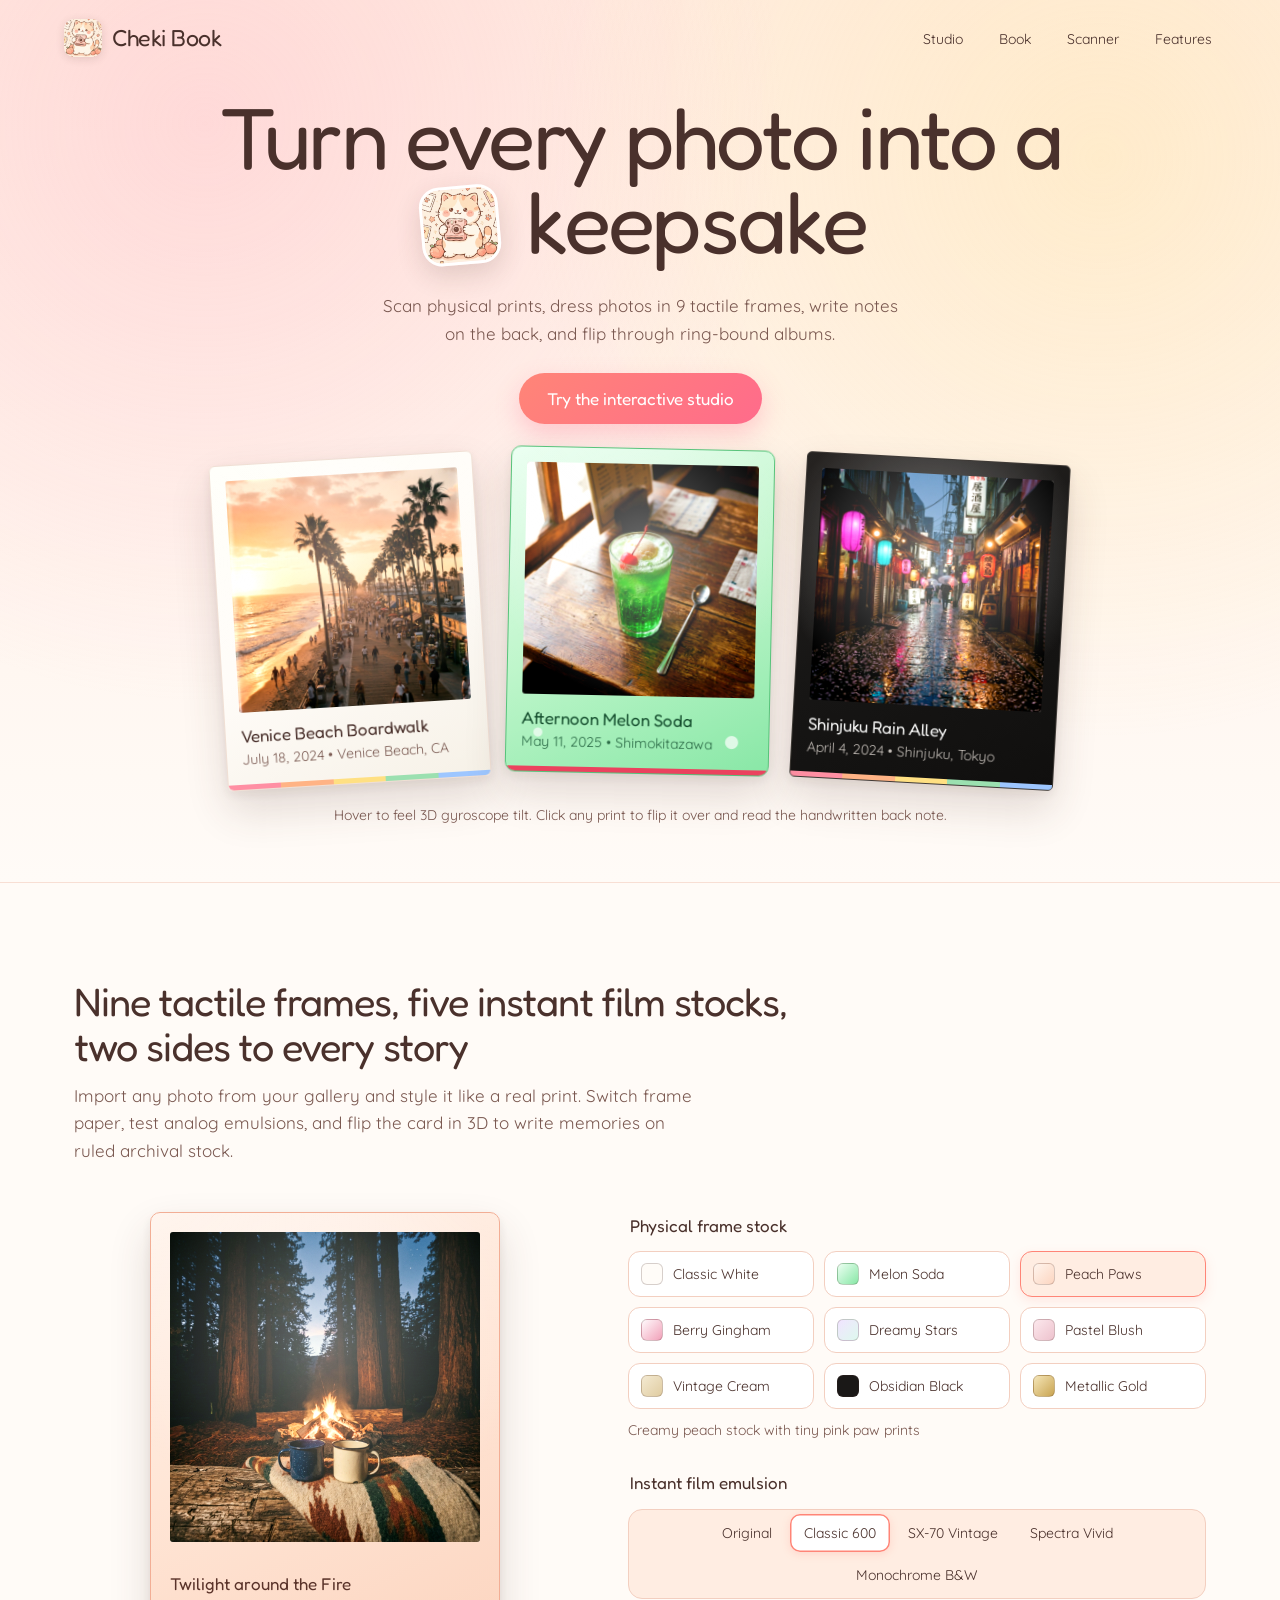
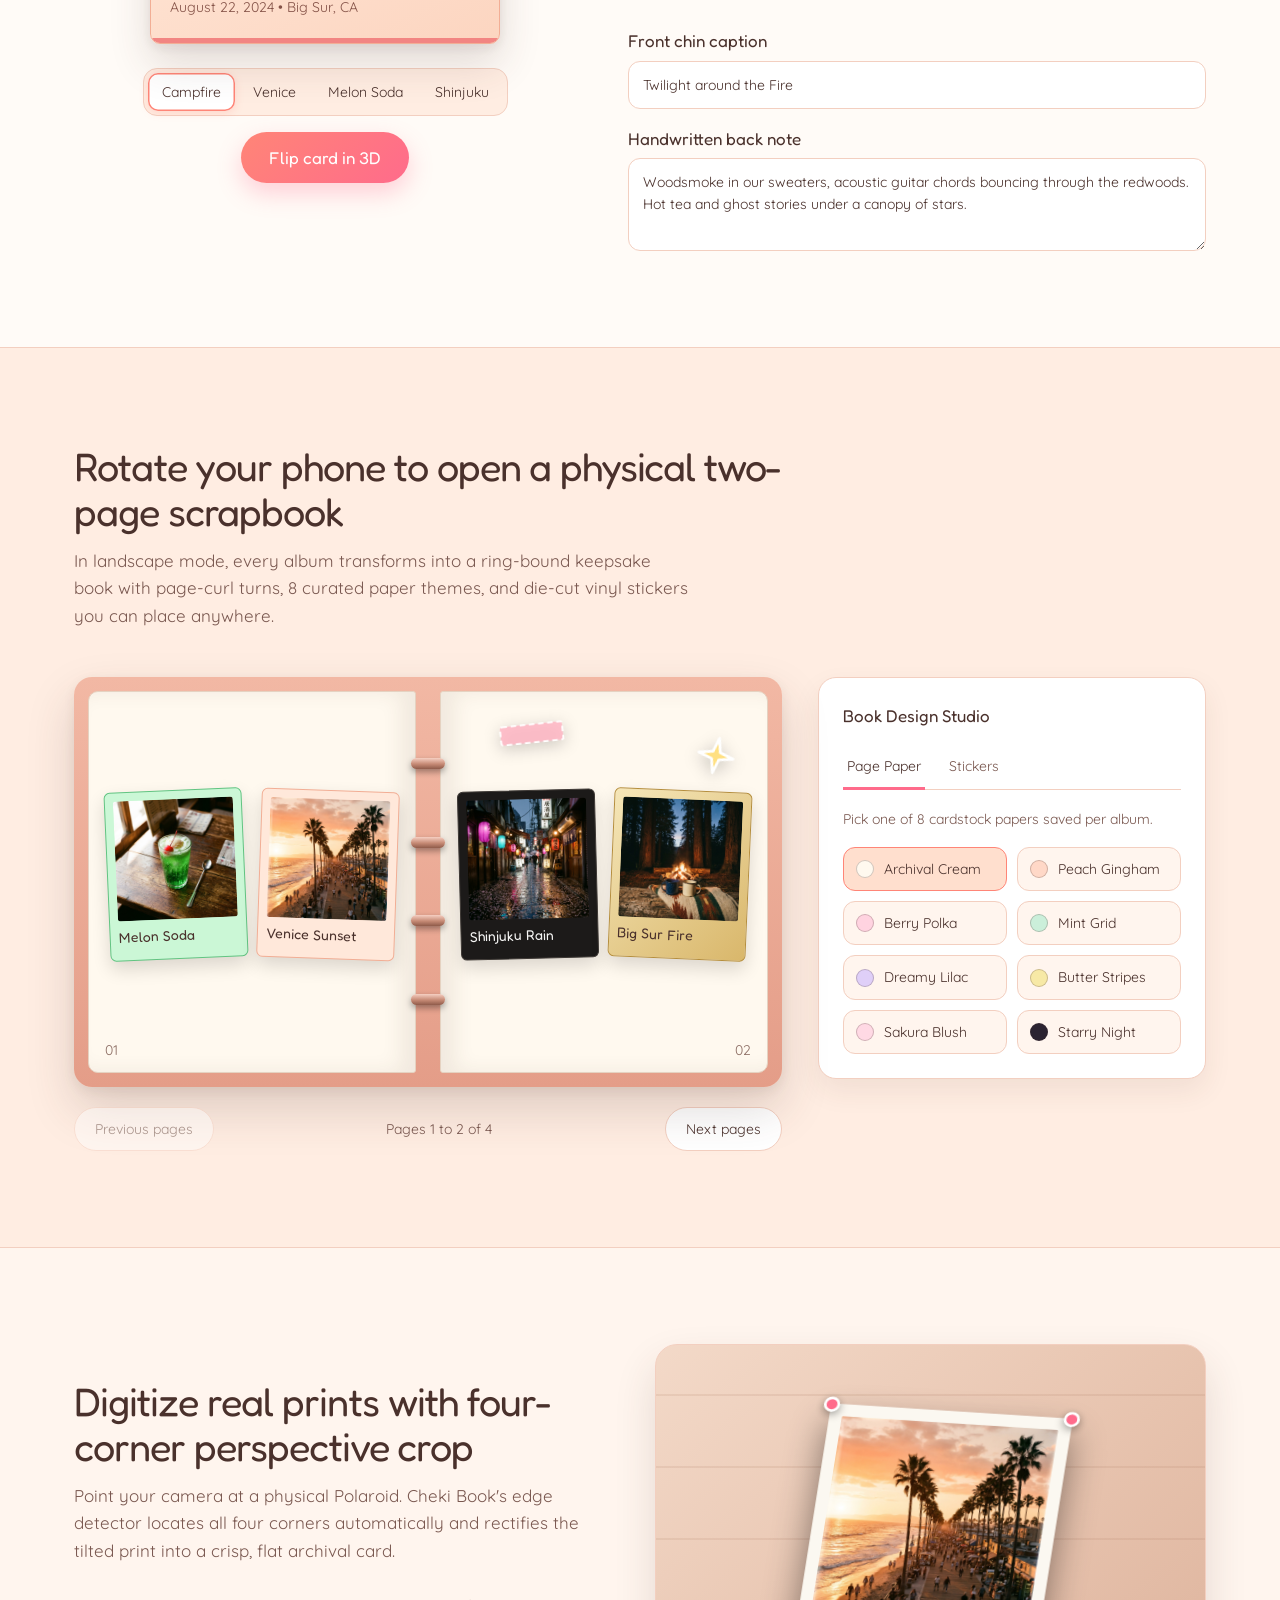
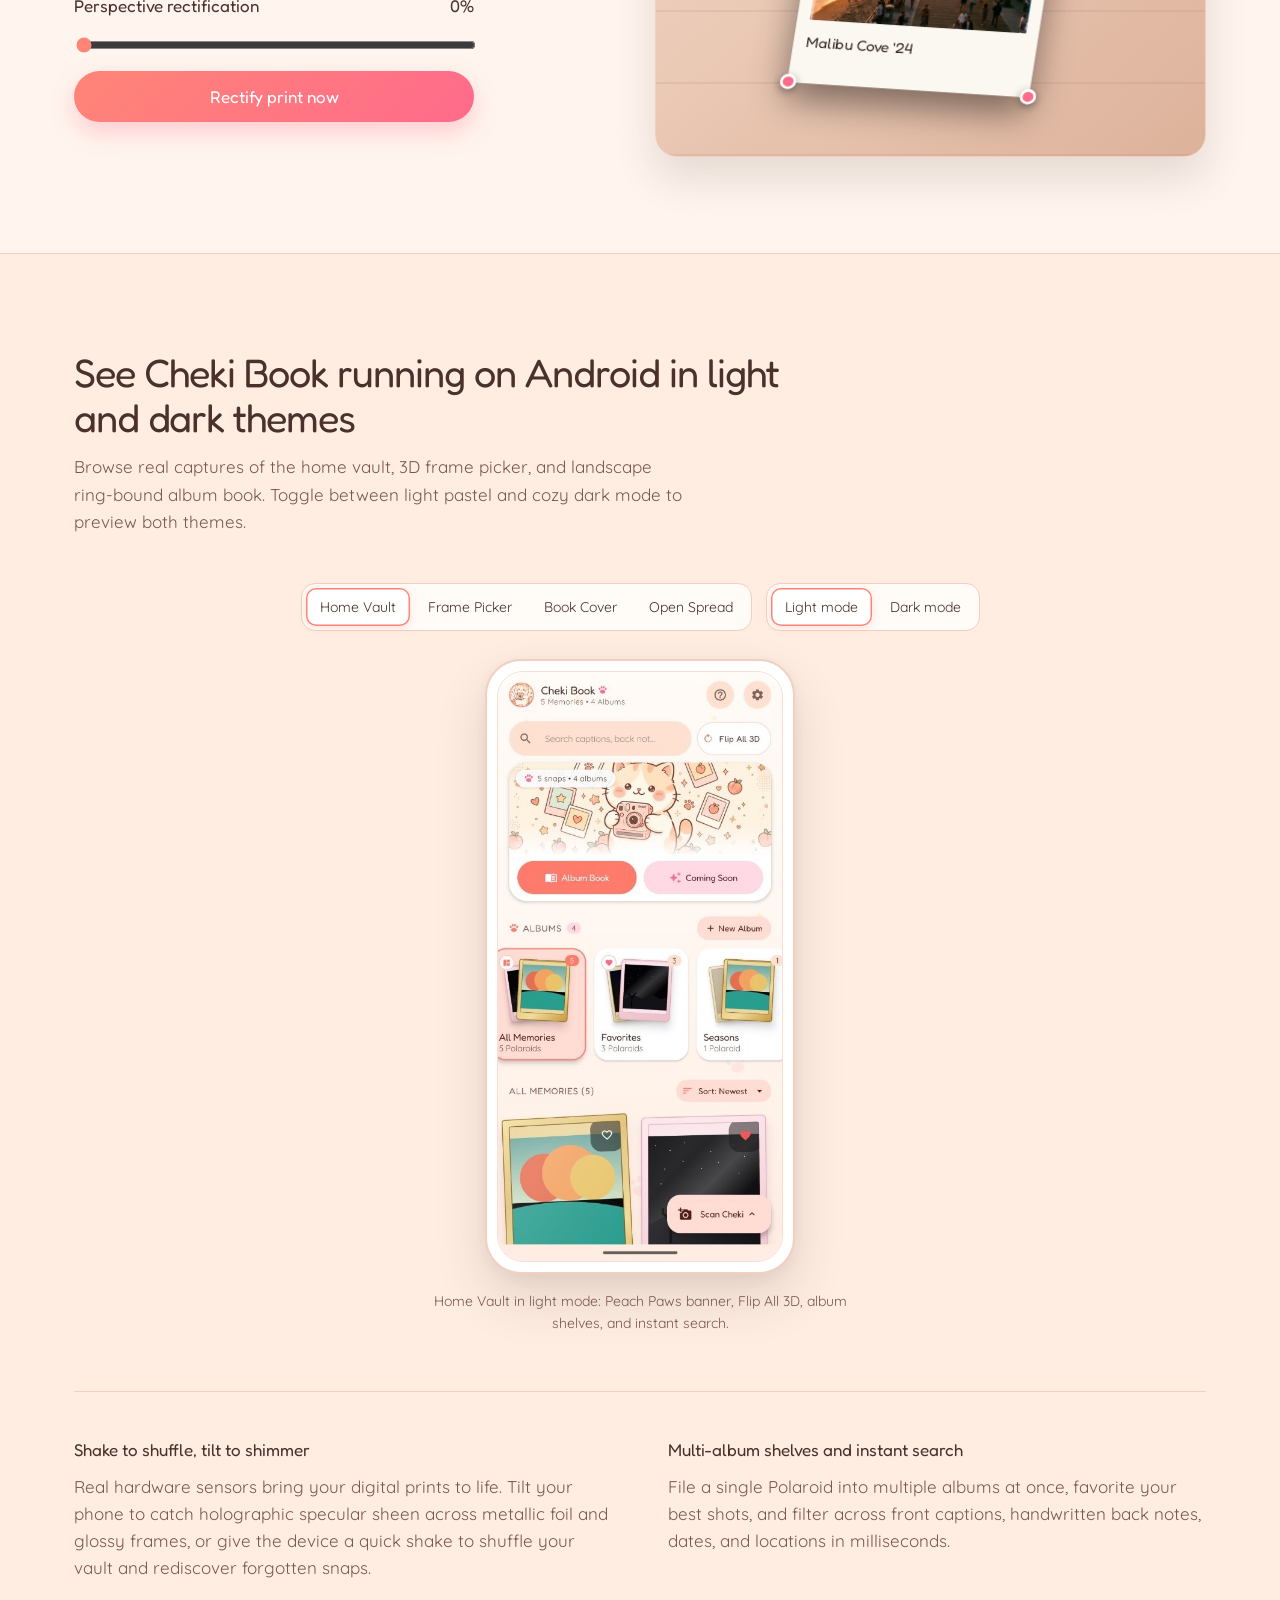
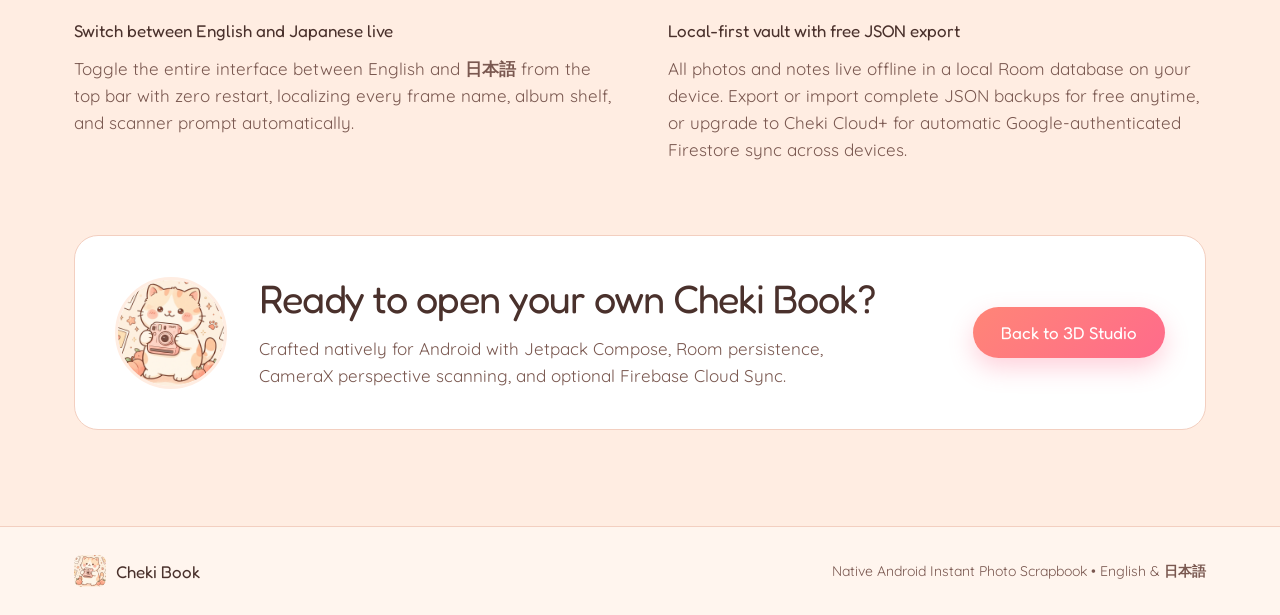
==== commit af9e3d19: "Update index.html" ====
--- a/index.html
+++ b/index.html
@@ -401,7 +401,7 @@
         <div class="scanner-copy">
           <h2>Digitize real prints with four-corner perspective crop</h2>
           <p>
-            Point your camera at a physical Polaroid sitting on a wooden desk. Cheki Book's edge detector locates all four corners automatically and rectifies the tilted print into a crisp, flat archival card.
+            Point your camera at a physical Polaroid. Cheki Book's edge detector locates all four corners automatically and rectifies the tilted print into a crisp, flat archival card.
           </p>
           <div class="scanner-control-block">
             <label for="rectify-slider" class="slider-label">
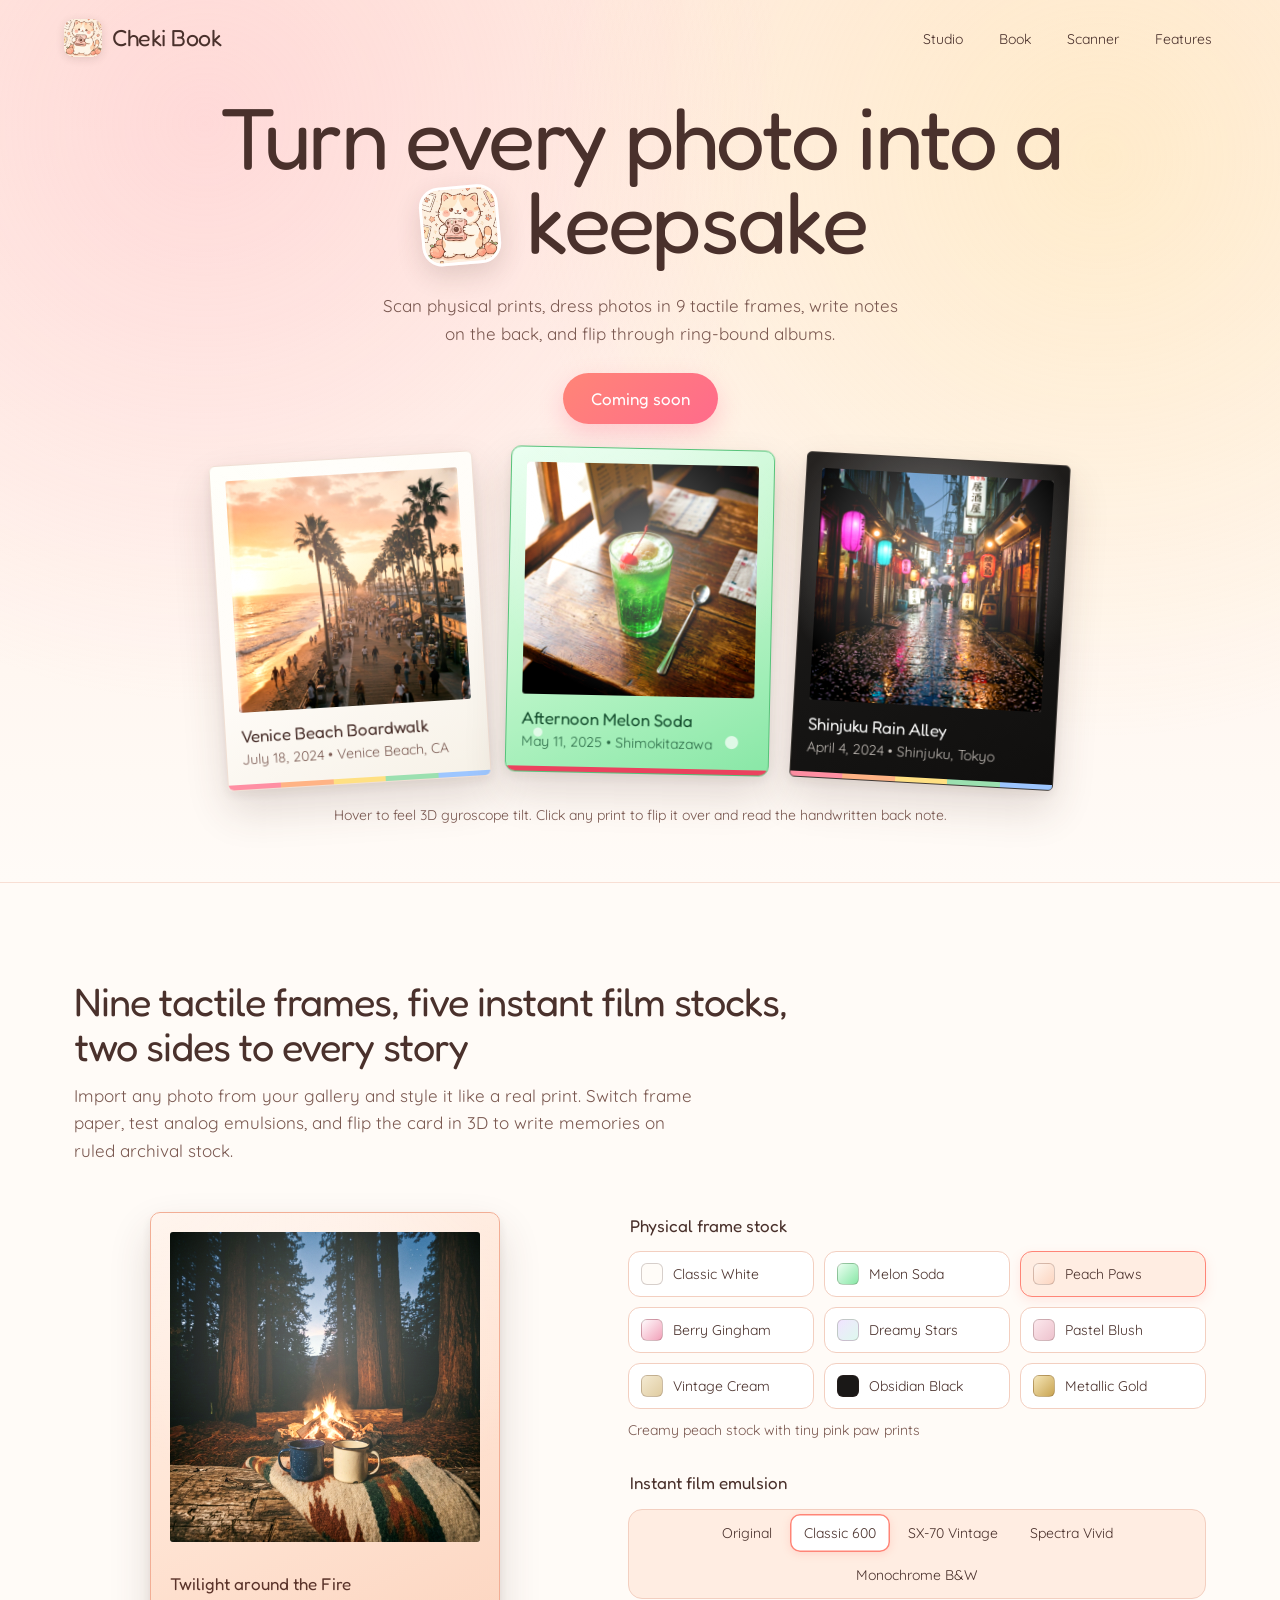
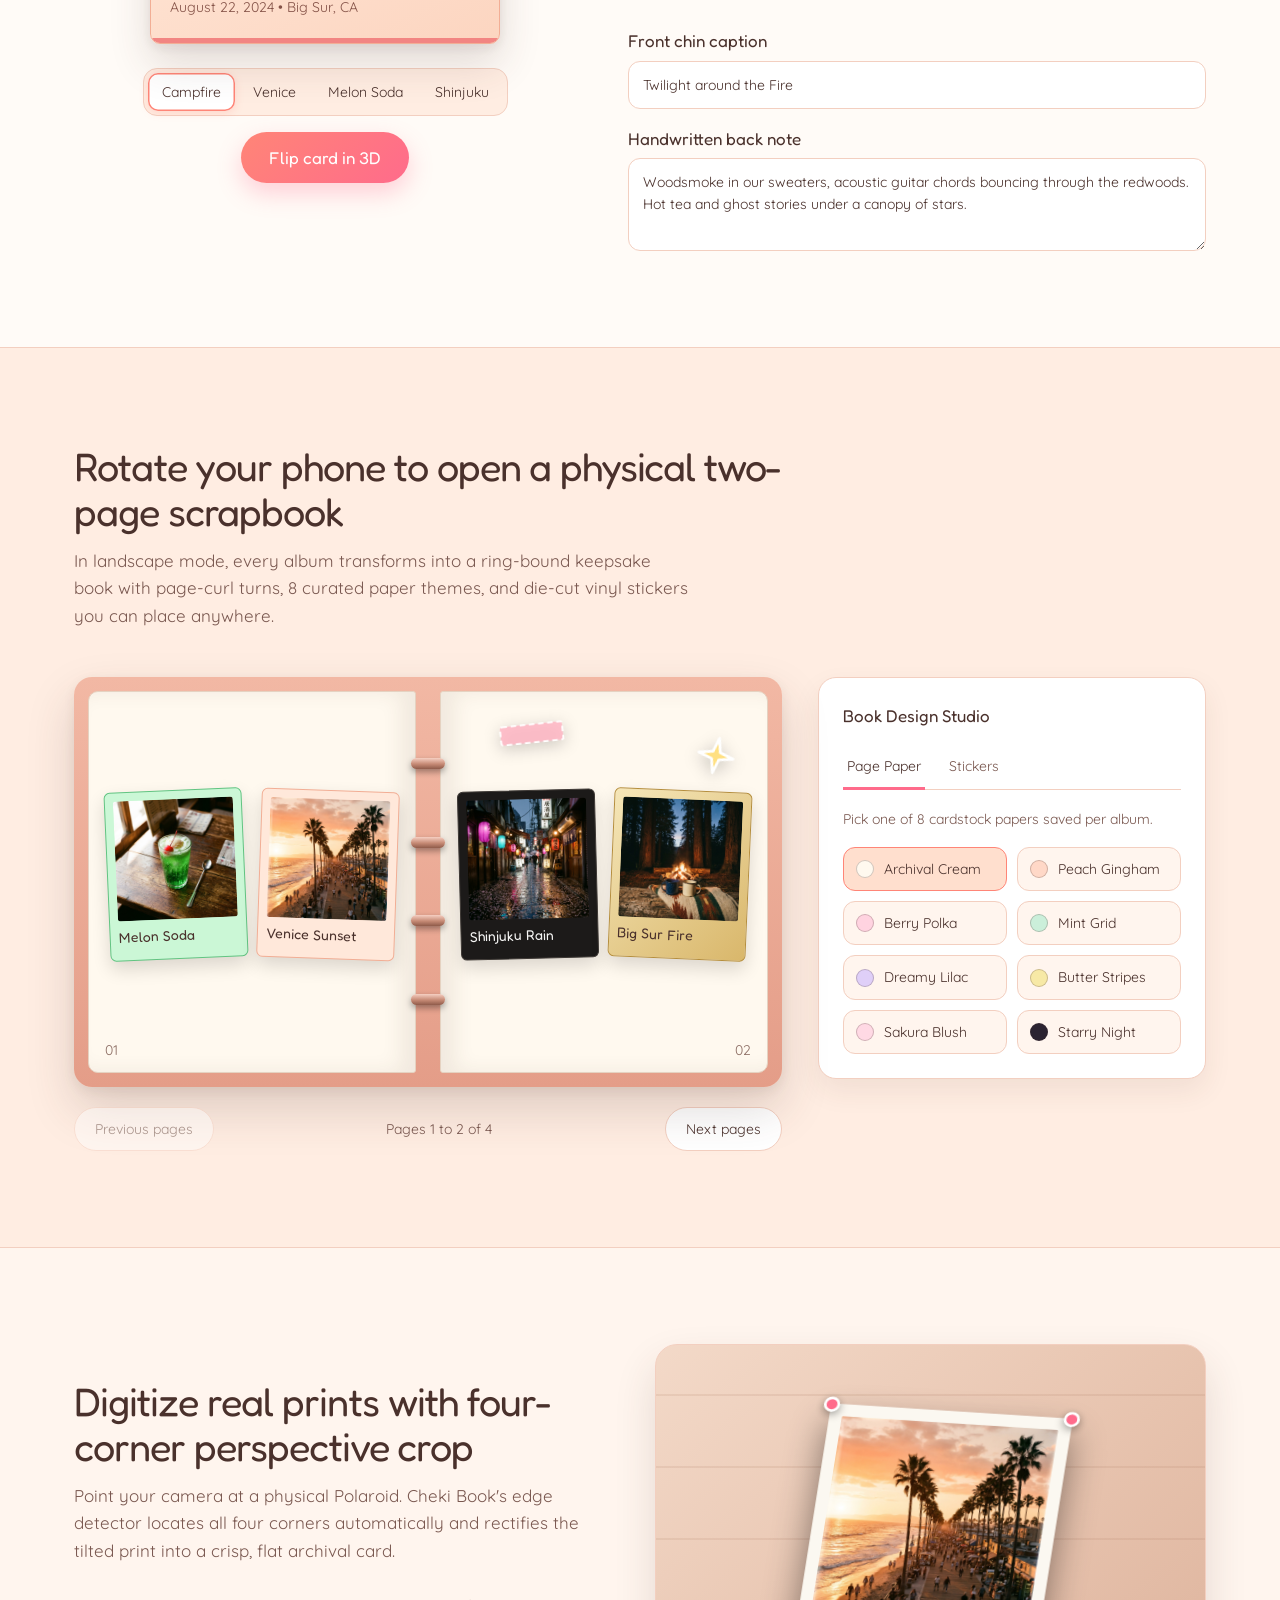
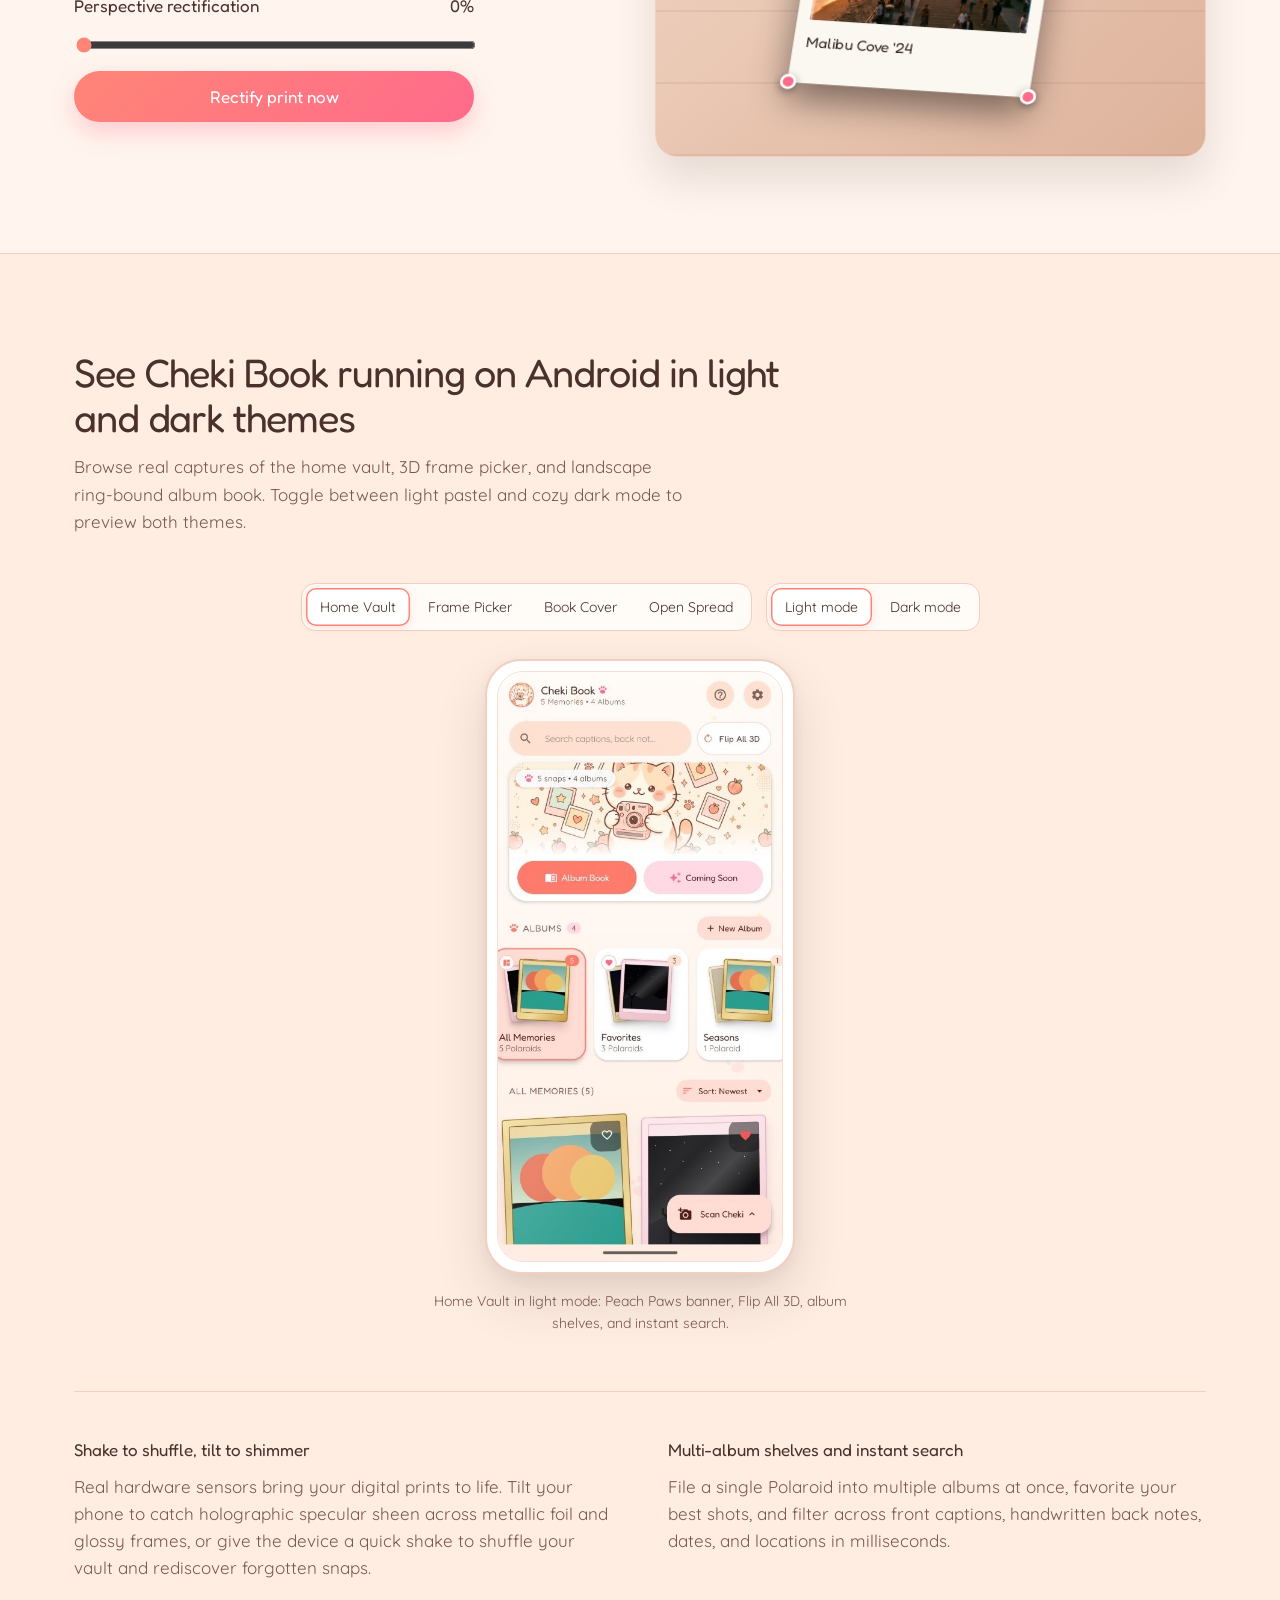
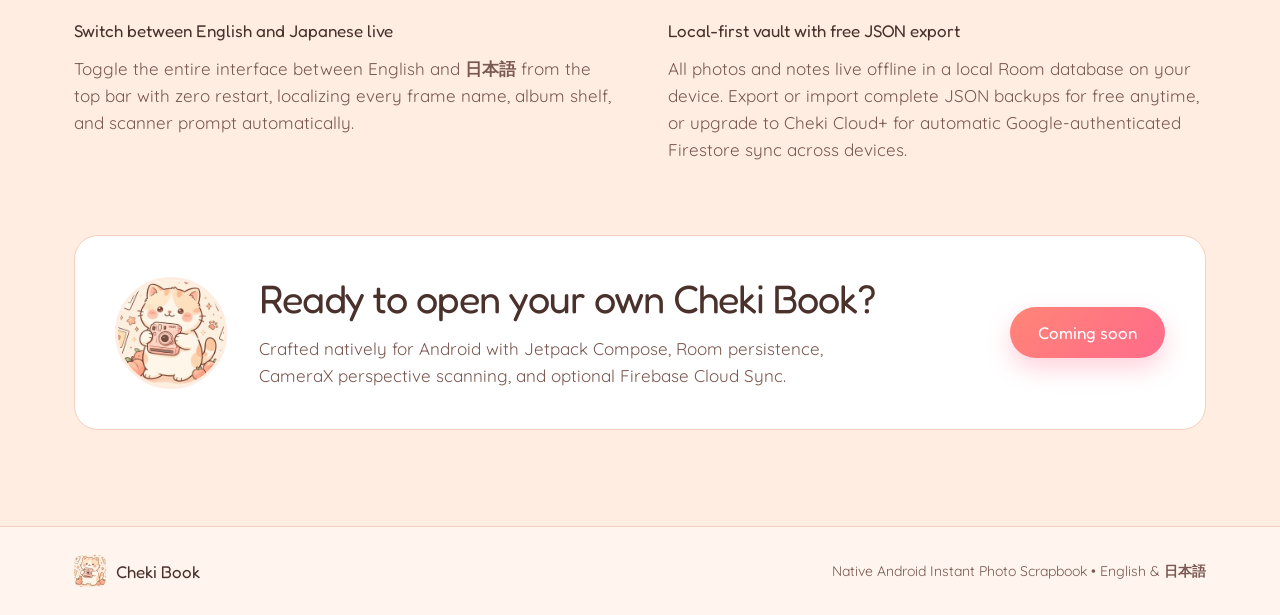
==== commit a2689014: "Add files via upload" ====
--- a/index.html
+++ b/index.html
@@ -47,7 +47,7 @@
           Scan physical prints, dress photos in 9 tactile frames, write notes on the back, and flip through ring-bound albums.
         </p>
         <div class="hero-action">
-          <a href="#studio" class="cta-primary">Try the interactive studio</a>
+          <button type="button" class="cta-primary cta-coming-soon" aria-disabled="true">Coming soon</button>
         </div>
 
         <!-- Wide interactive 3D Cheki Workbench above the fold -->
@@ -509,7 +509,7 @@
               Crafted natively for Android with Jetpack Compose, Room persistence, CameraX perspective scanning, and optional Firebase Cloud Sync.
             </p>
           </div>
-          <a href="#studio" class="cta-primary">Back to 3D Studio</a>
+          <button type="button" class="cta-primary cta-coming-soon" aria-disabled="true">Coming soon</button>
         </div>
       </div>
     </section>
--- a/styles.css
+++ b/styles.css
@@ -300,6 +300,16 @@
   filter: brightness(0.95);
   transform: translateY(-2px);
   box-shadow: 0 14px 28px rgba(255, 107, 139, 0.38);
+}
+
+.cta-coming-soon {
+  cursor: default;
+}
+
+.cta-coming-soon:hover {
+  filter: none;
+  transform: none;
+  box-shadow: 0 10px 24px rgba(255, 107, 139, 0.3);
 }
 
 /* Hero Interactive 3D Workbench */
